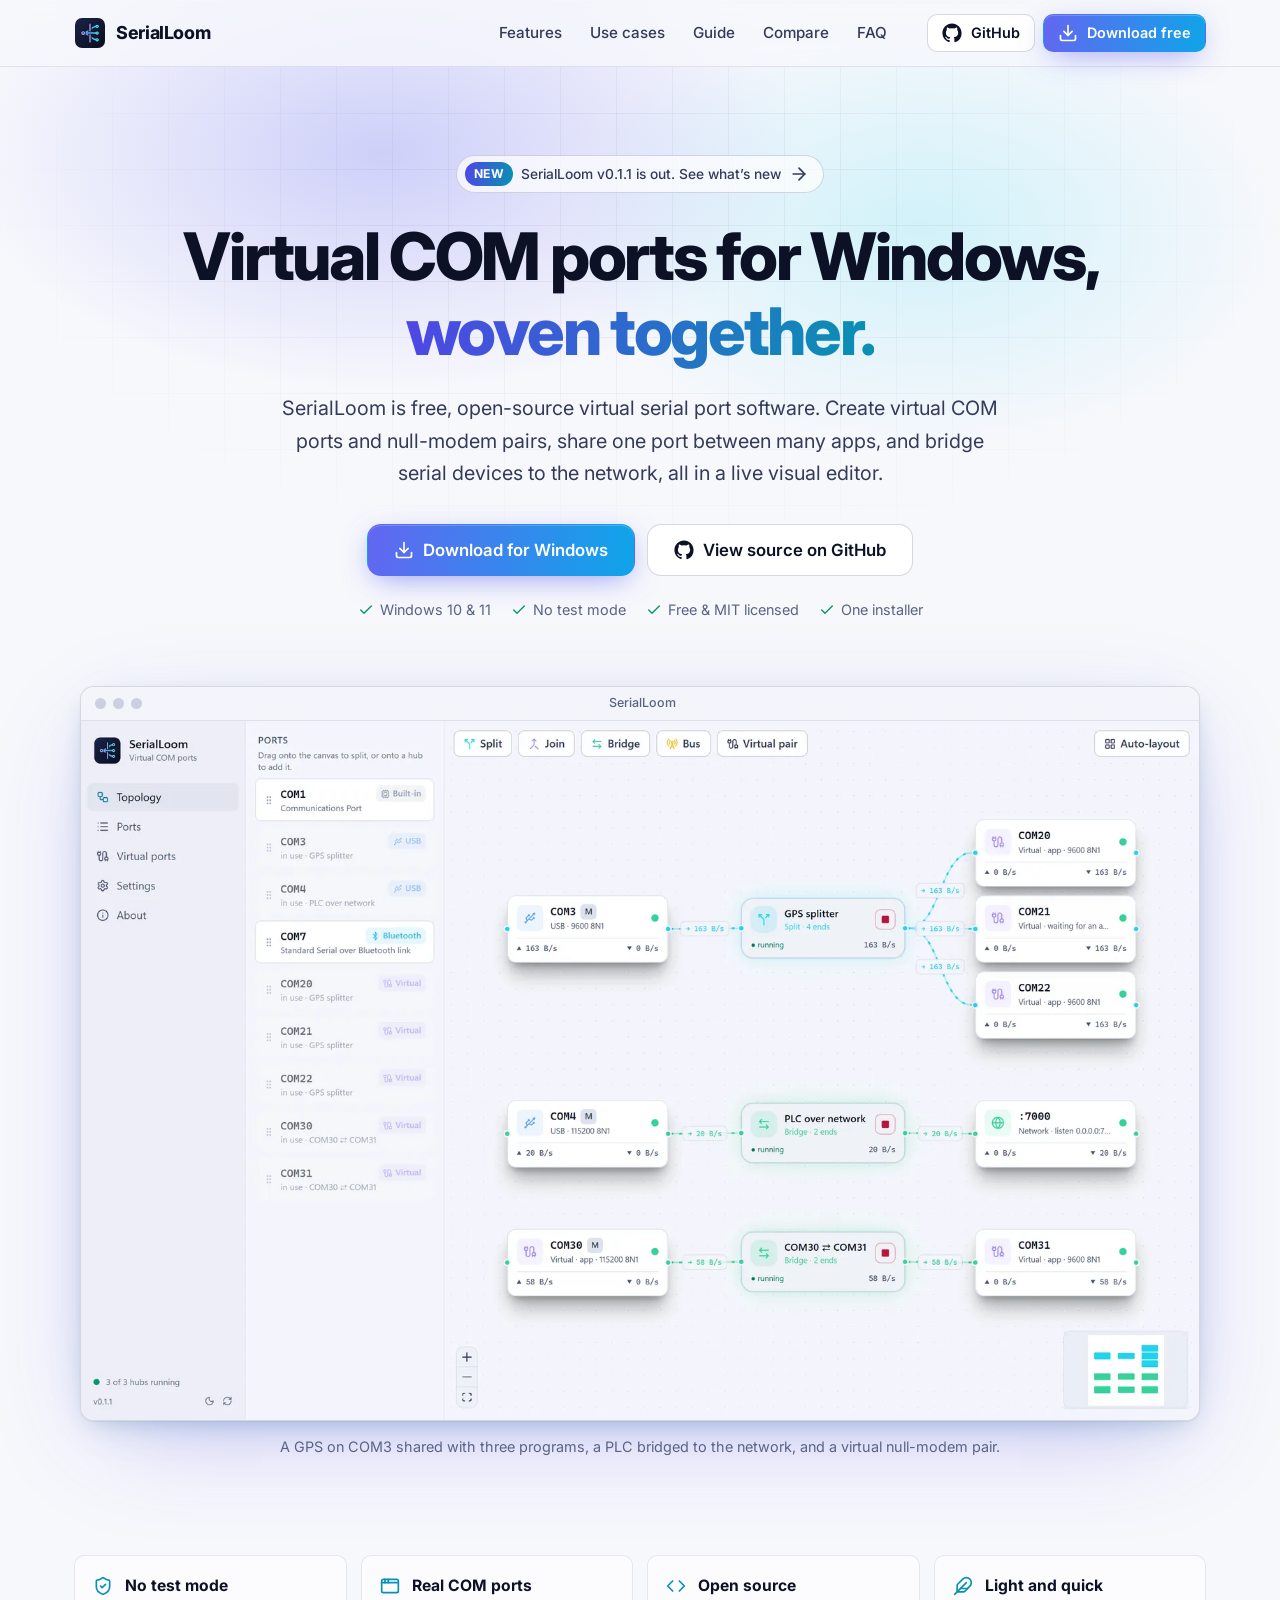
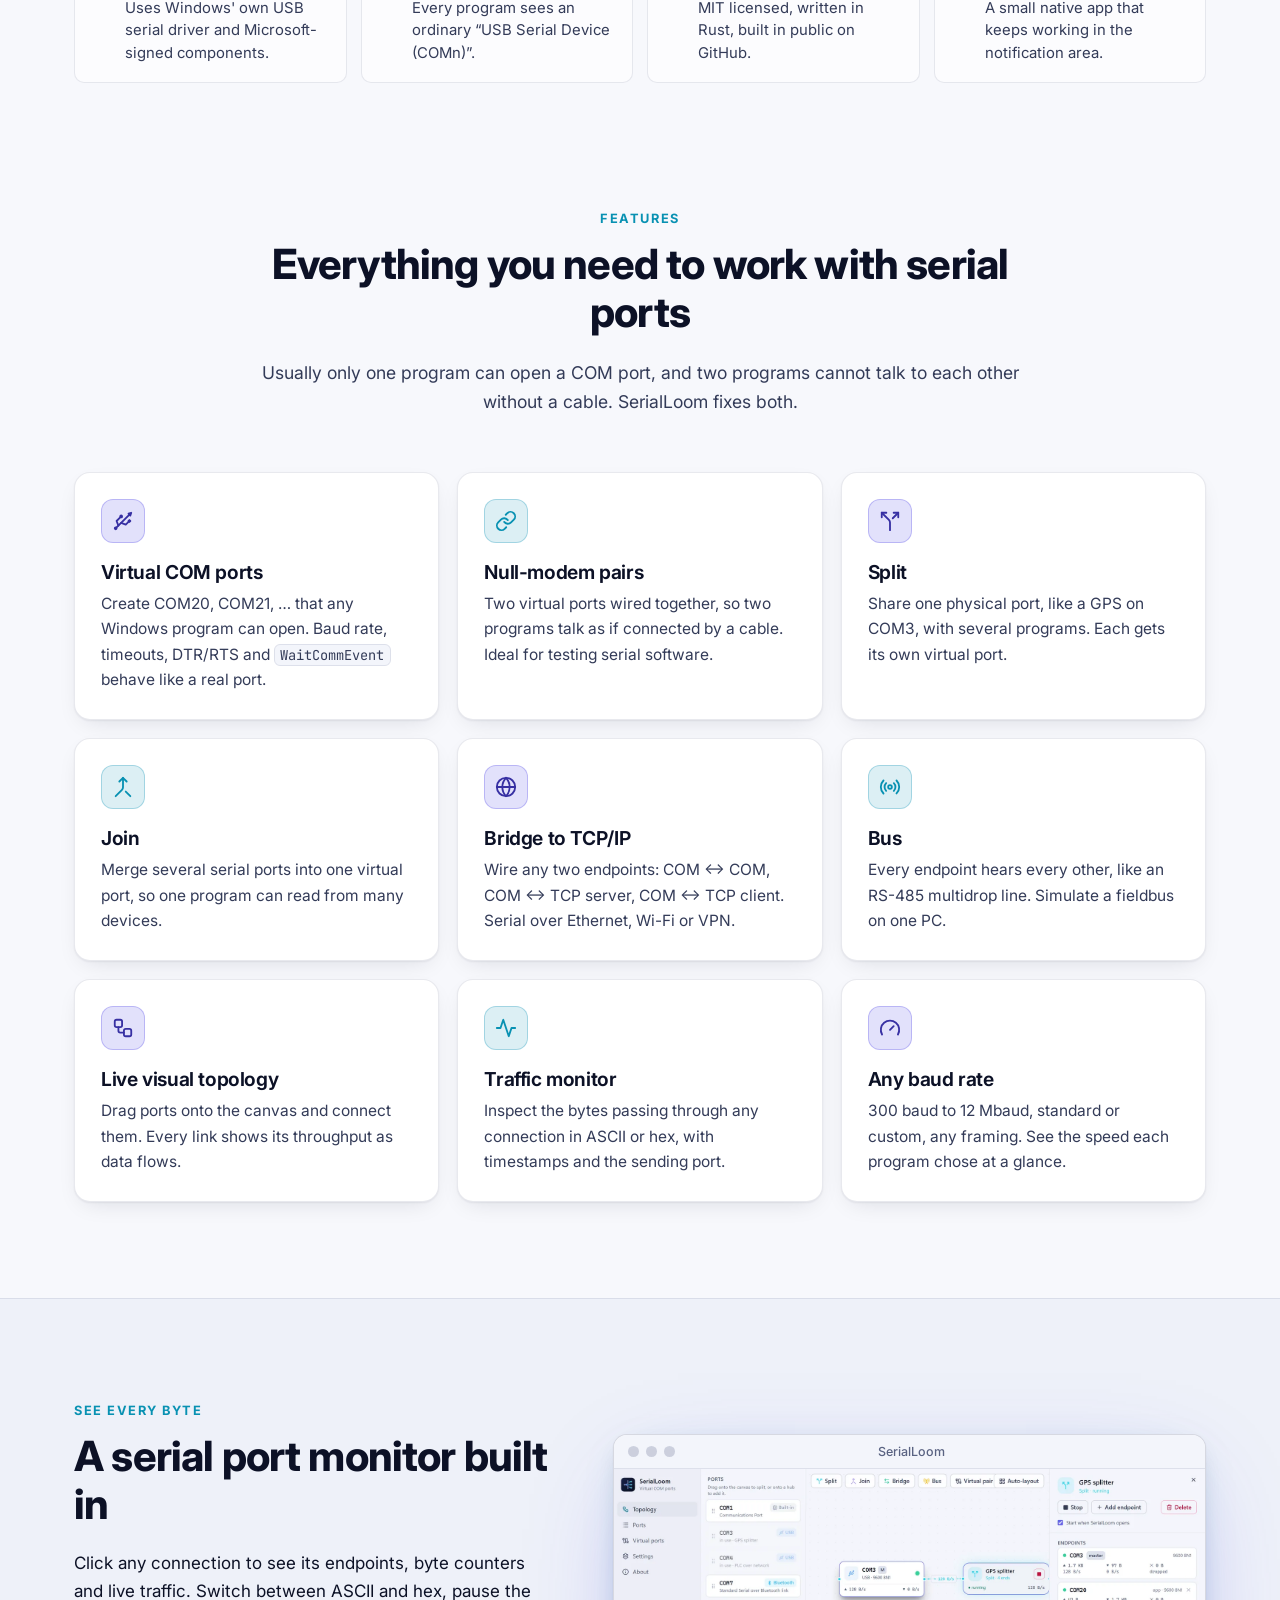
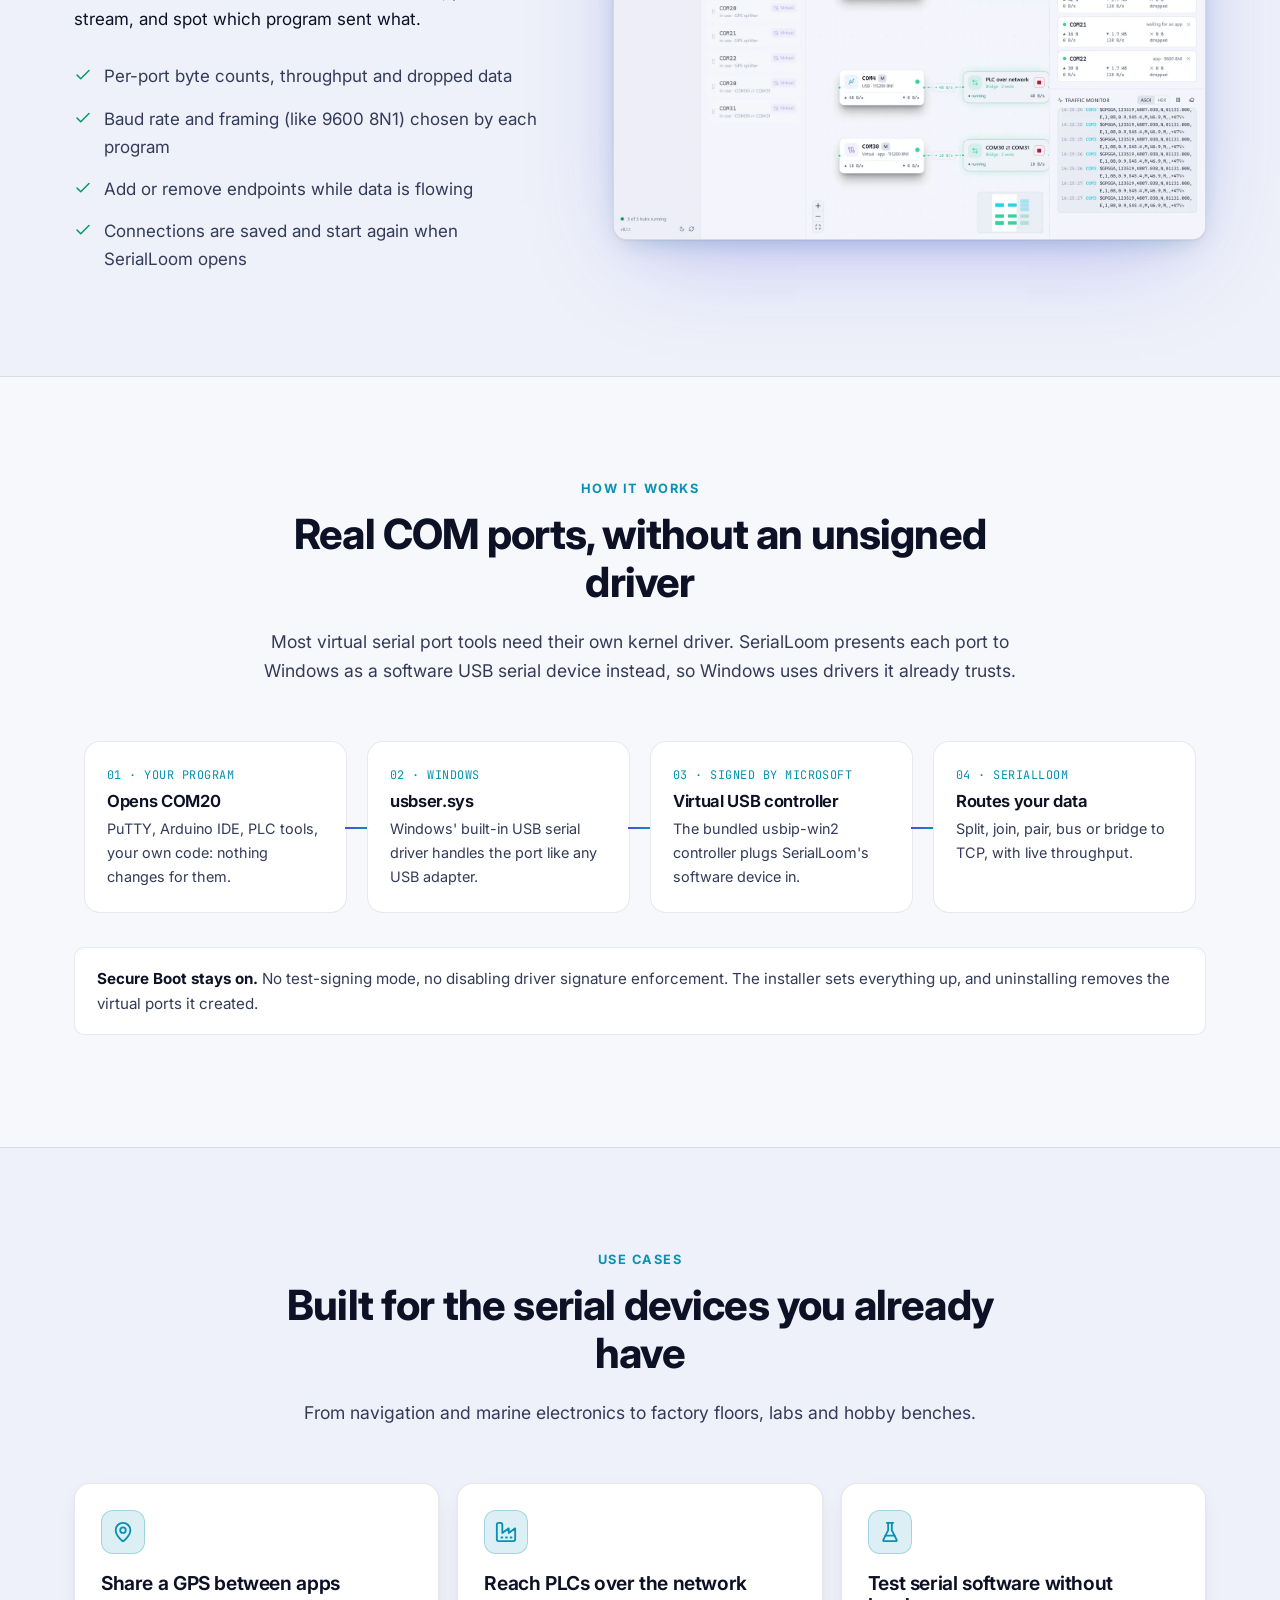
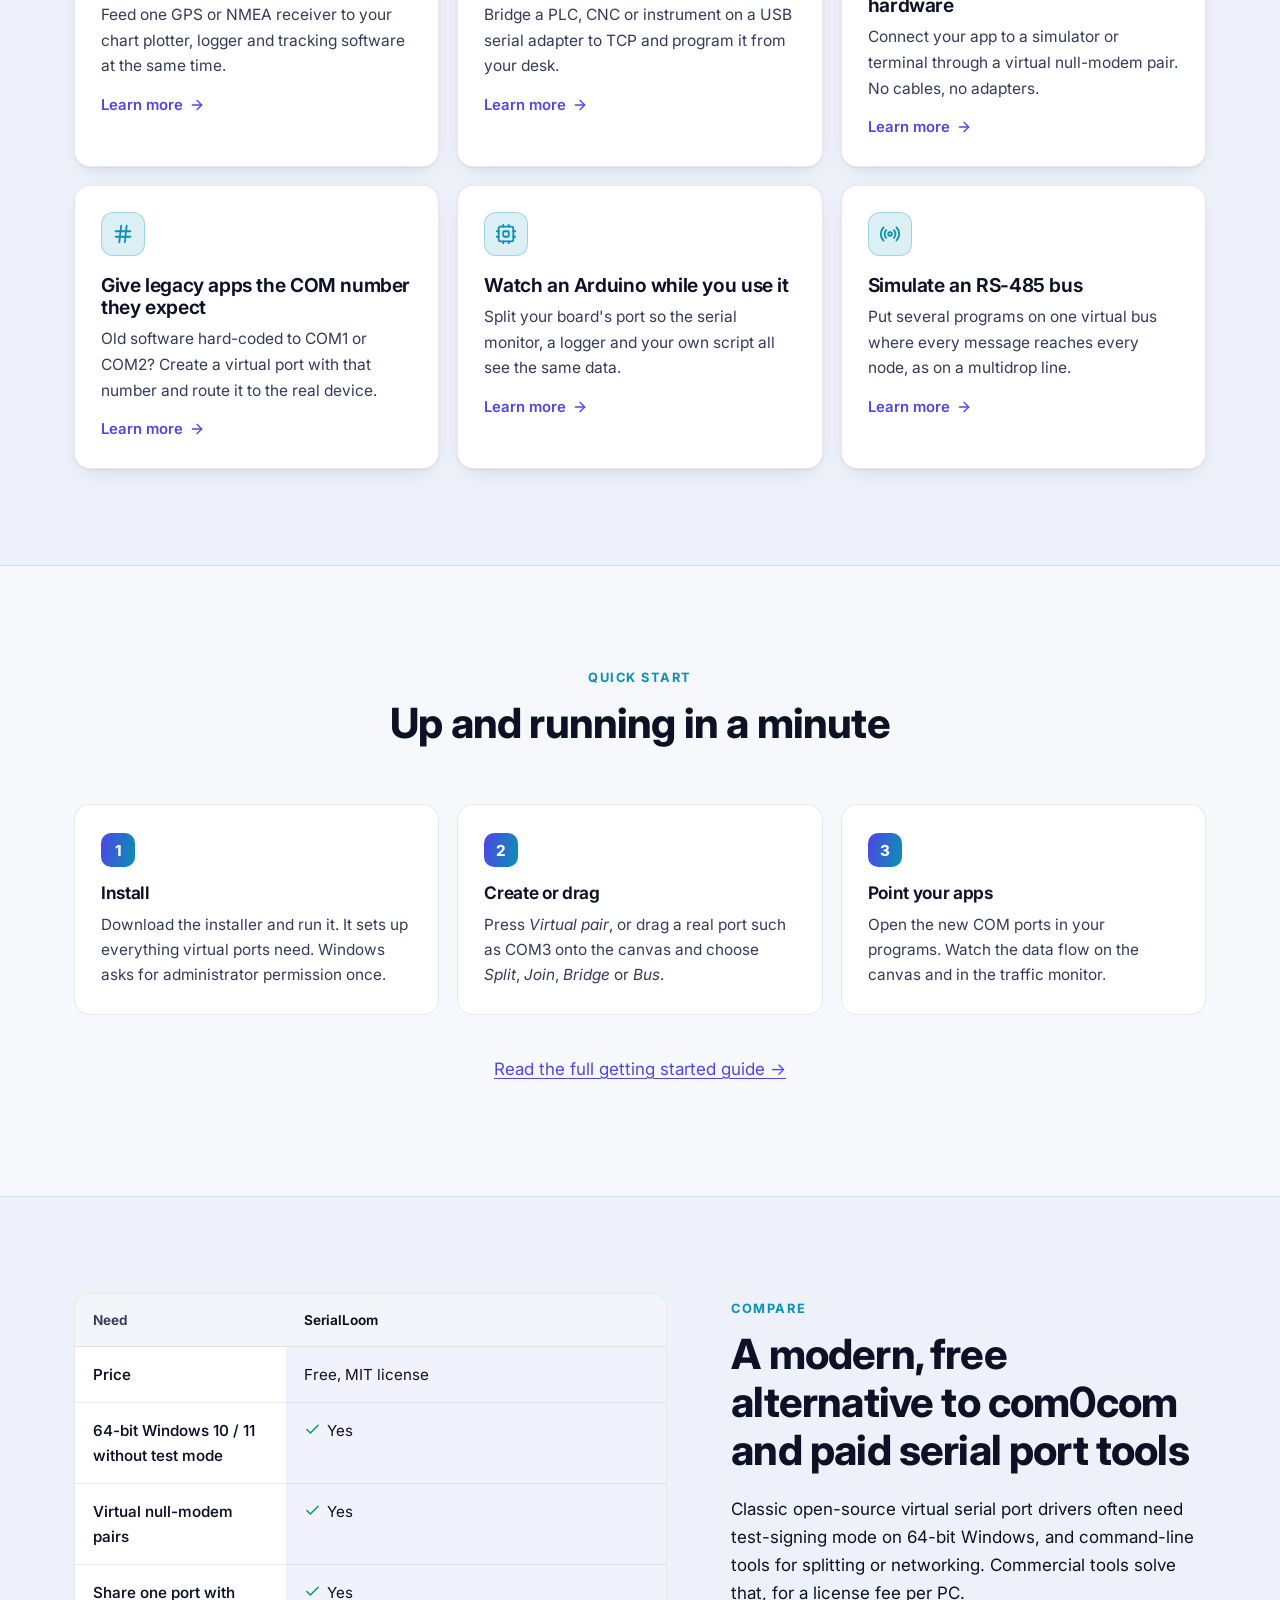
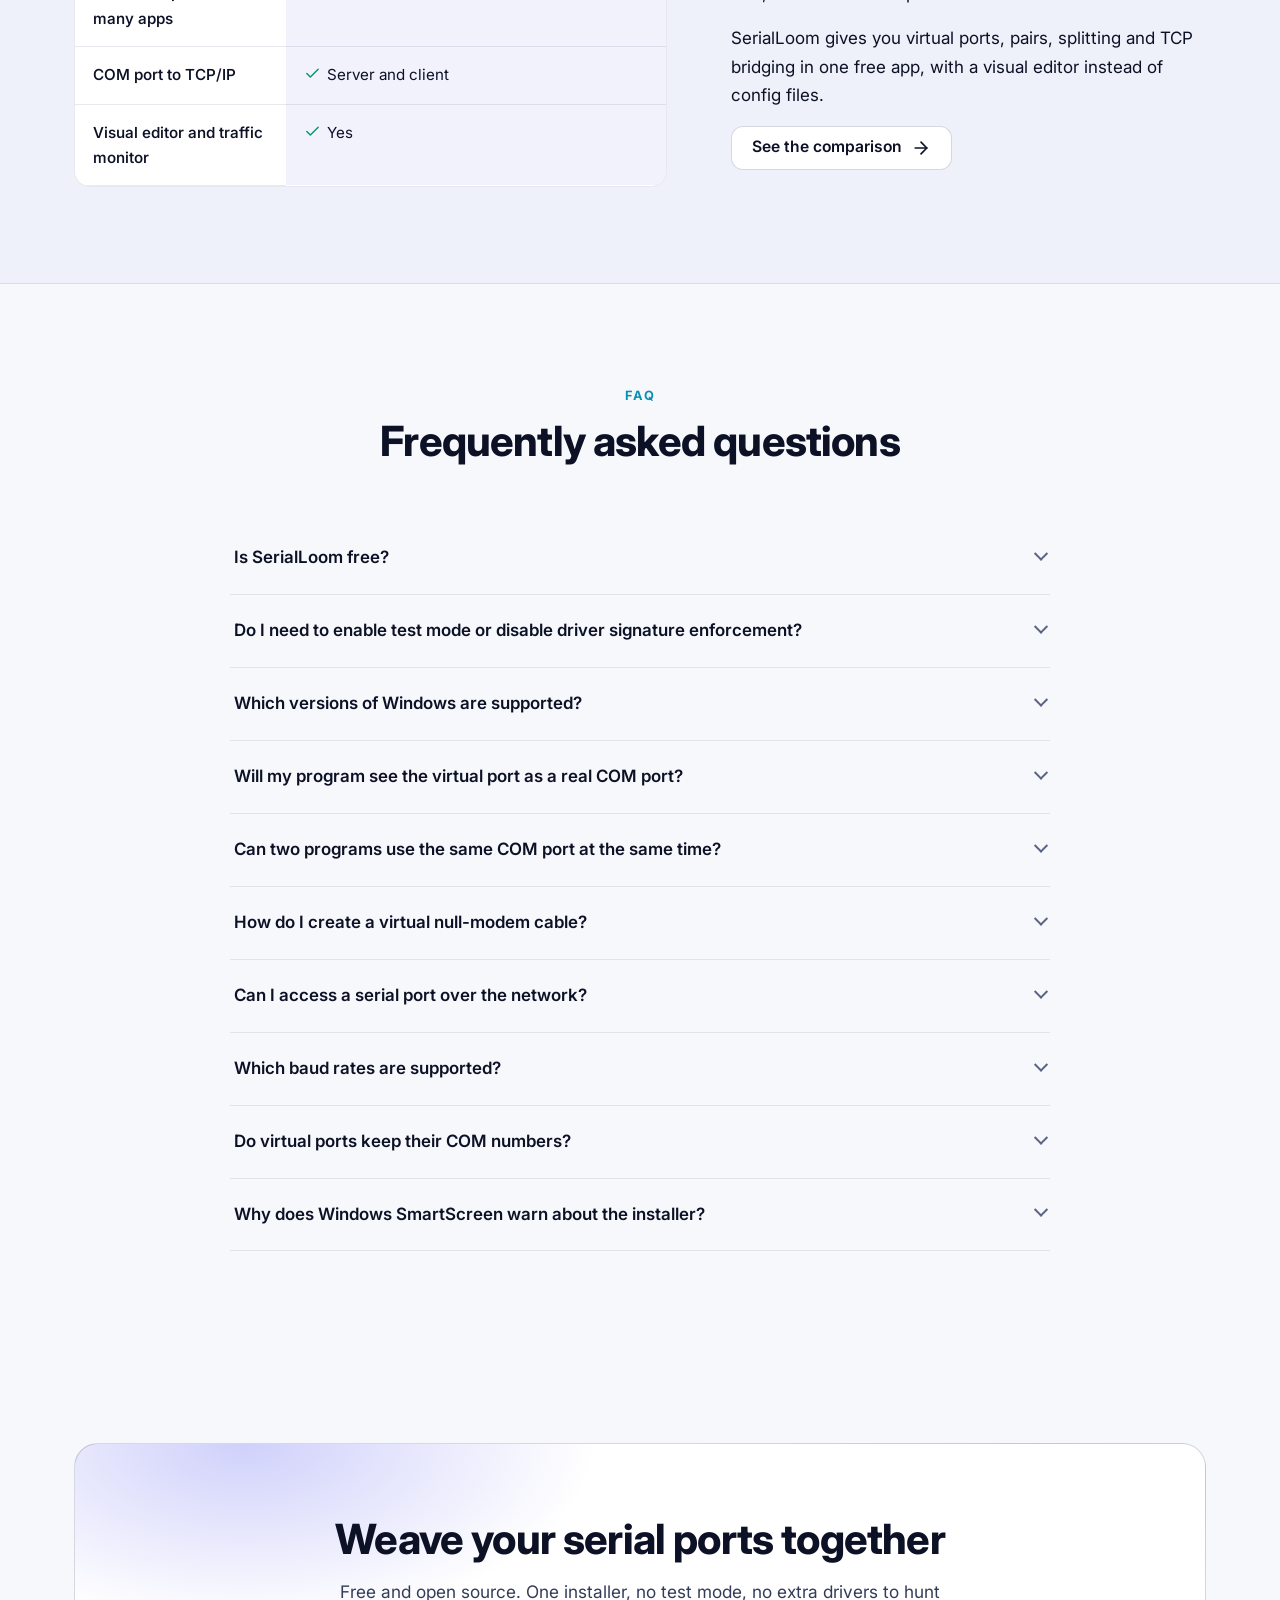
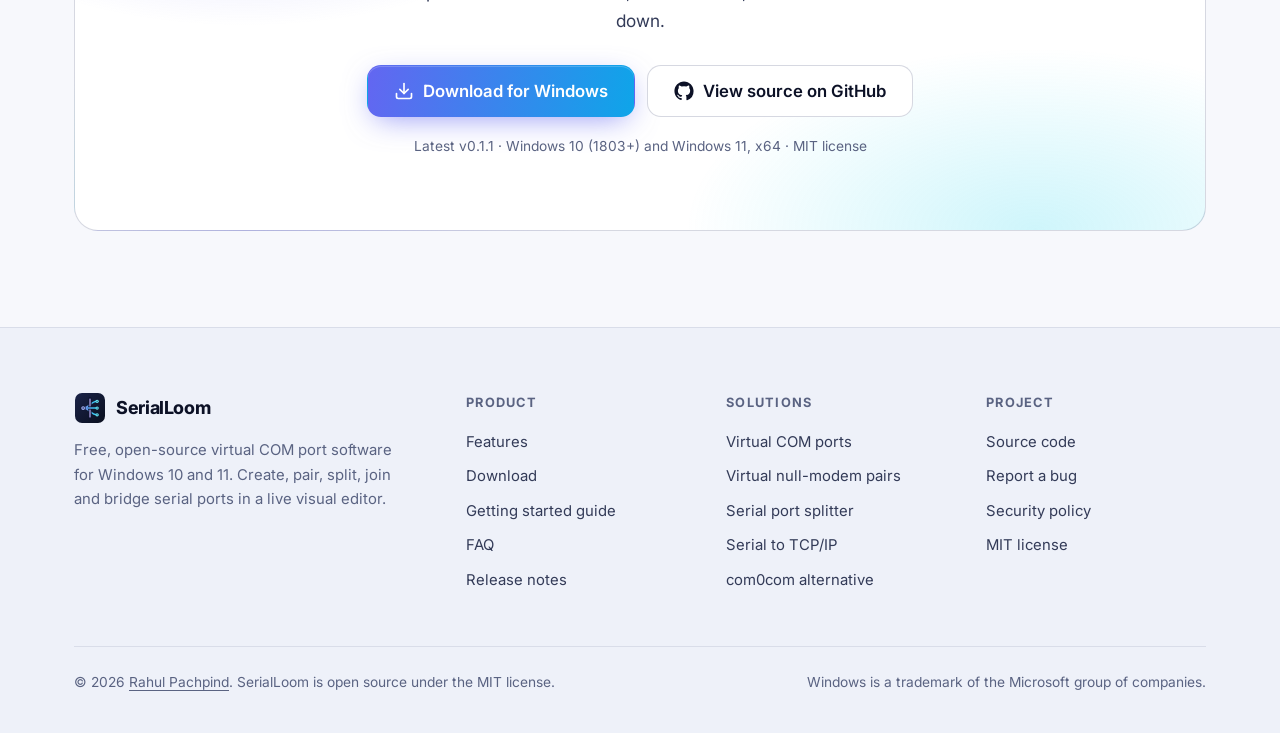
==== index.html @ 23ac9f9a "Create the SerialLoom website Static site for www.serialloom.com, hosted on GitHub Pages: home page," ====
<!doctype html>
<html lang="en">
<head>
<meta charset="utf-8">
<meta name="viewport" content="width=device-width, initial-scale=1">
<title>SerialLoom: Free Virtual COM Port Software for Windows 10 & 11</title>
<meta name="description" content="Create virtual COM ports and virtual serial port pairs on Windows 10 and 11. Split one serial port between apps, join ports, and bridge COM to TCP/IP. Free, open source, no test mode.">
<link rel="canonical" href="https://www.serialloom.com/">
<meta name="robots" content="index, follow, max-image-preview:large">
<meta name="author" content="Rahul Pachpind">
<meta name="theme-color" content="#070a14" media="(prefers-color-scheme: dark)">
<meta name="theme-color" content="#f7f8fc" media="(prefers-color-scheme: light)">
<meta name="color-scheme" content="dark light">
<link rel="icon" href="/assets/img/logo.svg" type="image/svg+xml">
<link rel="icon" href="/assets/img/favicon-32.png" sizes="32x32" type="image/png">
<link rel="apple-touch-icon" href="/assets/img/apple-touch-icon.png">
<link rel="manifest" href="/site.webmanifest">
<meta property="og:type" content="website">
<meta property="og:site_name" content="SerialLoom">
<meta property="og:title" content="SerialLoom: Free Virtual COM Port Software for Windows 10 &amp; 11">
<meta property="og:description" content="Create virtual COM ports and virtual serial port pairs on Windows 10 and 11. Split one serial port between apps, join ports, and bridge COM to TCP/IP. Free, open source, no test mode.">
<meta property="og:url" content="https://www.serialloom.com/">
<meta property="og:image" content="https://www.serialloom.com/assets/img/og-image.png">
<meta property="og:image:width" content="1200">
<meta property="og:image:height" content="630">
<meta property="og:image:alt" content="SerialLoom: virtual COM ports for Windows with a live visual editor">
<meta name="twitter:card" content="summary_large_image">
<meta name="twitter:title" content="SerialLoom: Free Virtual COM Port Software for Windows 10 &amp; 11">
<meta name="twitter:description" content="Create virtual COM ports and virtual serial port pairs on Windows 10 and 11. Split one serial port between apps, join ports, and bridge COM to TCP/IP. Free, open source, no test mode.">
<meta name="twitter:image" content="https://www.serialloom.com/assets/img/og-image.png">
<link rel="preconnect" href="https://fonts.googleapis.com">
<link rel="preconnect" href="https://fonts.gstatic.com" crossorigin>
<link rel="stylesheet" href="https://fonts.googleapis.com/css2?family=Inter:wght@400;500;600;700;800&family=JetBrains+Mono:wght@400;500&display=swap">
<link rel="stylesheet" href="/assets/css/site.css">
<script src="/assets/js/site.js" defer></script>
<script type="application/ld+json">{"@context":"https://schema.org","@type":"WebSite","name":"SerialLoom","url":"https://www.serialloom.com/","description":"Free, open-source virtual COM port software for Windows."}</script>
<script type="application/ld+json">{"@context":"https://schema.org","@type":"SoftwareApplication","name":"SerialLoom","alternateName":"SerialLoom Virtual COM Port Manager","description":"Free, open-source virtual COM port software for Windows 10 and 11. Create virtual serial ports and null-modem pairs, split one port between several programs, join ports and bridge serial ports to TCP, in a live visual editor.","url":"https://www.serialloom.com/","applicationCategory":"DeveloperApplication","applicationSubCategory":"Virtual serial port driver","operatingSystem":"Windows 10 (1803 or later), Windows 11","processorRequirements":"x64","softwareVersion":"0.1.1","downloadUrl":"https://github.com/RahulP5/SerialLoom/releases/latest","installUrl":"https://github.com/RahulP5/SerialLoom/releases/latest","license":"https://opensource.org/licenses/MIT","isAccessibleForFree":true,"offers":{"@type":"Offer","price":"0","priceCurrency":"USD"},"author":{"@type":"Person","name":"Rahul Pachpind","url":"https://github.com/RahulP5"},"image":"https://www.serialloom.com/assets/img/icon-512.png","screenshot":"https://www.serialloom.com/assets/img/topology-dark-1600.webp","featureList":["Virtual COM ports with chosen port numbers","Virtual null-modem port pairs","Split one serial port between several applications","Join several serial ports into one","Bridge COM ports to TCP server or TCP client","RS-485 style bus between ports","Live topology editor with throughput","Traffic monitor in ASCII or hex","Any baud rate from 300 baud to 12 Mbaud","No test mode: uses Microsoft-signed drivers"],"sameAs":["https://github.com/RahulP5/SerialLoom"]}</script>
<script type="application/ld+json">{"@context":"https://schema.org","@type":"FAQPage","mainEntity":[{"@type":"Question","name":"Is SerialLoom free?","acceptedAnswer":{"@type":"Answer","text":"Yes. SerialLoom is free for personal and commercial use and open source under the MIT license. There is no trial, no feature limit and no account."}},{"@type":"Question","name":"Do I need to enable test mode or disable driver signature enforcement?","acceptedAnswer":{"@type":"Answer","text":"No. Virtual ports are served by Windows' own USB serial driver (usbser.sys) through a bundled virtual USB controller whose drivers are signed by Microsoft. Secure Boot and driver signature enforcement stay on. How it works."}},{"@type":"Question","name":"Which versions of Windows are supported?","acceptedAnswer":{"@type":"Answer","text":"Windows 10 version 1803 or later and Windows 11, on 64-bit (x64) PCs."}},{"@type":"Question","name":"Will my program see the virtual port as a real COM port?","acceptedAnswer":{"@type":"Answer","text":"Yes. To Windows, each virtual port is an ordinary USB serial device, listed in Device Manager under Ports (COM &amp; LPT) as “USB Serial Device (COM20)”. Any program that opens COM ports works with it: terminal programs such as PuTTY or Tera Term, the Arduino IDE, PLC software, navigation apps and your own code using the Win32 API, .NET SerialPort, pySerial and so on."}},{"@type":"Question","name":"Can two programs use the same COM port at the same time?","acceptedAnswer":{"@type":"Answer","text":"Normally Windows lets only one program open a COM port. SerialLoom's Split gives each program its own virtual port connected to the real one, so a GPS on COM3 can feed three apps at once. Learn how to split a serial port."}},{"@type":"Question","name":"How do I create a virtual null-modem cable?","acceptedAnswer":{"@type":"Answer","text":"Press Virtual pair in the toolbar. SerialLoom creates two virtual COM ports wired together; whatever one program writes to the first port, the other program reads from the second. Virtual null-modem guide."}},{"@type":"Question","name":"Can I access a serial port over the network?","acceptedAnswer":{"@type":"Answer","text":"Yes. A Bridge connects a COM port to a TCP server or TCP client, so you can reach a serial device from another PC, or give a remote device a local COM port. Serial to TCP/IP guide."}},{"@type":"Question","name":"Which baud rates are supported?","acceptedAnswer":{"@type":"Answer","text":"Programs can pick any speed from 300 baud to 12 Mbaud, standard or custom, with any data bits, parity and stop bits. SerialLoom shows each program's choice in the topology. Virtual ports move data at full speed whatever the setting; real ports use the speed you set for them."}},{"@type":"Question","name":"Do virtual ports keep their COM numbers?","acceptedAnswer":{"@type":"Answer","text":"Yes. You can choose the number (for example COM20) and Windows keeps it for that port on every start. Virtual ports exist while SerialLoom runs, including when its window is closed to the notification area. Saved connections start again automatically when SerialLoom opens."}},{"@type":"Question","name":"Why does Windows SmartScreen warn about the installer?","acceptedAnswer":{"@type":"Answer","text":"The installer is not code-signed yet, so SmartScreen shows “Windows protected your PC” for new downloads. Choose More info &gt; Run anyway. The installer is built from the public source code by GitHub Actions, and you can read or build it yourself."}}]}</script>
</head>
<body>
<a class="skip" href="#main">Skip to content</a>
<header class="site-header">
  <nav class="wrap nav" aria-label="Main">
    <a class="brand" href="/" aria-label="SerialLoom home"><img src="/assets/img/logo.svg" alt="" width="32" height="32">SerialLoom</a>
    <ul class="nav-links">
      <li><a href="/#features">Features</a></li>
      <li><a href="/#use-cases">Use cases</a></li>
      <li><a href="/docs/">Guide</a></li>
      <li><a href="/com0com-alternative/">Compare</a></li>
      <li><a href="/#faq">FAQ</a></li>
    </ul>
    <div class="nav-cta">
      <a class="btn btn-ghost btn-sm" href="https://github.com/RahulP5/SerialLoom" rel="noopener" aria-label="SerialLoom on GitHub"><svg class="icon" viewBox="0 0 24 24" aria-hidden="true" style="fill:currentColor;stroke:none"><path d="M12 .5C5.65.5.5 5.65.5 12c0 5.08 3.29 9.39 7.86 10.91.58.1.79-.25.79-.56v-2c-3.2.7-3.87-1.37-3.87-1.37-.52-1.33-1.28-1.68-1.28-1.68-1.04-.71.08-.7.08-.7 1.15.08 1.76 1.18 1.76 1.18 1.03 1.76 2.69 1.25 3.35.96.1-.74.4-1.25.73-1.54-2.55-.29-5.24-1.28-5.24-5.69 0-1.26.45-2.28 1.18-3.09-.12-.29-.51-1.46.11-3.05 0 0 .97-.31 3.17 1.18a11 11 0 0 1 5.77 0c2.2-1.49 3.17-1.18 3.17-1.18.63 1.59.23 2.76.11 3.05.74.81 1.18 1.83 1.18 3.09 0 4.42-2.7 5.39-5.26 5.68.41.36.78 1.06.78 2.14v3.17c0 .31.21.67.8.56A11.5 11.5 0 0 0 23.5 12C23.5 5.65 18.35.5 12 .5Z"/></svg><span>GitHub</span></a>
      <a class="btn btn-primary btn-sm" href="/download/"><svg class="icon" viewBox="0 0 24 24" aria-hidden="true"><path d="M21 15v4a2 2 0 0 1-2 2H5a2 2 0 0 1-2-2v-4"/><polyline points="7 10 12 15 17 10"/><line x1="12" x2="12" y1="15" y2="3"/></svg><span>Download<span class="long"> free</span></span></a>
    </div>
    <button class="nav-toggle" type="button" aria-label="Menu" aria-expanded="false"><svg class="icon" viewBox="0 0 24 24" aria-hidden="true"><line x1="4" x2="20" y1="7" y2="7"/><line x1="4" x2="20" y1="12" y2="12"/><line x1="4" x2="20" y1="17" y2="17"/></svg></button>
  </nav>
</header>
<main id="main">
<section class="hero">
  <div class="wrap">
    <a class="eyebrow" href="https://github.com/RahulP5/SerialLoom/releases" rel="noopener"><b>NEW</b> <span>SerialLoom <span data-version>v0.1.1</span> is out. See what’s new</span> <svg class="icon" viewBox="0 0 24 24" aria-hidden="true"><path d="M5 12h14"/><path d="m12 5 7 7-7 7"/></svg></a>
    <h1>Virtual COM ports for Windows, <span class="grad">woven together.</span></h1>
    <p class="lead">SerialLoom is free, open-source virtual serial port software. Create virtual COM ports and null-modem pairs, share one port between many apps, and bridge serial devices to the network, all in a live visual editor.</p>
    <div class="hero-actions">
      <a class="btn btn-primary btn-lg" href="https://github.com/RahulP5/SerialLoom/releases/latest" data-download><svg class="icon" viewBox="0 0 24 24" aria-hidden="true"><path d="M21 15v4a2 2 0 0 1-2 2H5a2 2 0 0 1-2-2v-4"/><polyline points="7 10 12 15 17 10"/><line x1="12" x2="12" y1="15" y2="3"/></svg><span>Download for Windows</span></a>
      <a class="btn btn-ghost btn-lg" href="https://github.com/RahulP5/SerialLoom" rel="noopener"><svg class="icon" viewBox="0 0 24 24" aria-hidden="true" style="fill:currentColor;stroke:none"><path d="M12 .5C5.65.5.5 5.65.5 12c0 5.08 3.29 9.39 7.86 10.91.58.1.79-.25.79-.56v-2c-3.2.7-3.87-1.37-3.87-1.37-.52-1.33-1.28-1.68-1.28-1.68-1.04-.71.08-.7.08-.7 1.15.08 1.76 1.18 1.76 1.18 1.03 1.76 2.69 1.25 3.35.96.1-.74.4-1.25.73-1.54-2.55-.29-5.24-1.28-5.24-5.69 0-1.26.45-2.28 1.18-3.09-.12-.29-.51-1.46.11-3.05 0 0 .97-.31 3.17 1.18a11 11 0 0 1 5.77 0c2.2-1.49 3.17-1.18 3.17-1.18.63 1.59.23 2.76.11 3.05.74.81 1.18 1.83 1.18 3.09 0 4.42-2.7 5.39-5.26 5.68.41.36.78 1.06.78 2.14v3.17c0 .31.21.67.8.56A11.5 11.5 0 0 0 23.5 12C23.5 5.65 18.35.5 12 .5Z"/></svg><span>View source on GitHub</span></a>
    </div>
    <ul class="hero-meta">
      <li><svg class="icon" viewBox="0 0 24 24" aria-hidden="true"><path d="M20 6 9 17l-5-5"/></svg>Windows 10 &amp; 11</li>
      <li><svg class="icon" viewBox="0 0 24 24" aria-hidden="true"><path d="M20 6 9 17l-5-5"/></svg>No test mode</li>
      <li><svg class="icon" viewBox="0 0 24 24" aria-hidden="true"><path d="M20 6 9 17l-5-5"/></svg>Free &amp; MIT licensed</li>
      <li><svg class="icon" viewBox="0 0 24 24" aria-hidden="true"><path d="M20 6 9 17l-5-5"/></svg>One installer</li>
    </ul>
    <figure class="shot reveal">
  <div class="shot-frame">
    <div class="shot-bar" aria-hidden="true"><i></i><i></i><i></i><em>SerialLoom</em></div>
    <picture>
      <source media="(prefers-color-scheme: light)" type="image/webp" srcset="/assets/img/topology-light-960.webp 960w, /assets/img/topology-light-1600.webp 1600w, /assets/img/topology-light-2880.webp 2880w" sizes="(min-width: 1200px) 1120px, 100vw">
      <img src="/assets/img/topology-dark-1600.webp" srcset="/assets/img/topology-dark-960.webp 960w, /assets/img/topology-dark-1600.webp 1600w, /assets/img/topology-dark-2880.webp 2880w" sizes="(min-width: 1200px) 1120px, 100vw" width="1440" height="900" alt="SerialLoom topology editor: a GPS on COM3 split into virtual ports COM20, COM21 and COM22, a USB PLC on COM4 bridged to a TCP server on port 7000, and a virtual null-modem pair COM30 and COM31" fetchpriority="high" decoding="async">
    </picture>
  </div>
  <figcaption>A GPS on COM3 shared with three programs, a PLC bridged to the network, and a virtual null-modem pair.</figcaption>
</figure>
  </div>
</section>

<section class="strip" aria-label="Highlights">
  <div class="wrap">
    <ul>
      <li><svg class="icon" viewBox="0 0 24 24" aria-hidden="true"><path d="M20 13c0 5-3.5 7.5-7.66 8.95a1 1 0 0 1-.67-.01C7.5 20.5 4 18 4 13V6a1 1 0 0 1 1-1c2 0 4.5-1.2 6.24-2.72a1.17 1.17 0 0 1 1.52 0C14.51 3.81 17 5 19 5a1 1 0 0 1 1 1z"/><path d="m9 12 2 2 4-4"/></svg><span><strong>No test mode</strong>Uses Windows' own USB serial driver and Microsoft-signed components.</span></li>
      <li><svg class="icon" viewBox="0 0 24 24" aria-hidden="true"><rect x="2" y="4" width="20" height="16" rx="2"/><path d="M10 4v4"/><path d="M2 8h20"/><path d="M6 4v4"/></svg><span><strong>Real COM ports</strong>Every program sees an ordinary “USB Serial Device (COMn)”.</span></li>
      <li><svg class="icon" viewBox="0 0 24 24" aria-hidden="true"><polyline points="16 18 22 12 16 6"/><polyline points="8 6 2 12 8 18"/></svg><span><strong>Open source</strong>MIT licensed, written in Rust, built in public on GitHub.</span></li>
      <li><svg class="icon" viewBox="0 0 24 24" aria-hidden="true"><path d="M12.67 19a2 2 0 0 0 1.416-.588l6.154-6.172a6 6 0 0 0-8.49-8.49L5.586 9.914A2 2 0 0 0 5 11.328V18a1 1 0 0 0 1 1z"/><path d="M16 8 2 22"/><path d="M17.5 15H9"/></svg><span><strong>Light and quick</strong>A small native app that keeps working in the notification area.</span></li>
    </ul>
  </div>
</section>

<section class="section" id="features" aria-labelledby="features-title">
  <div class="wrap">
    <div class="section-head reveal">
      <span class="kicker">Features</span>
      <h2 id="features-title">Everything you need to work with serial ports</h2>
      <p>Usually only one program can open a COM port, and two programs cannot talk to each other without a cable. SerialLoom fixes both.</p>
    </div>
    <div class="grid grid-3">
      <a class="card reveal" href="/virtual-com-port-windows/">
        <span class="badge-icon "><svg class="icon" viewBox="0 0 24 24" aria-hidden="true"><circle cx="10" cy="7" r="1"/><circle cx="4" cy="20" r="1"/><path d="M4.7 19.3 19 5"/><path d="m21 3-3 1 2 2Z"/><path d="M9.26 7.68 5 12l2 5"/><path d="m10 14 5 2 3.5-3.5"/><path d="m18 12 1-1 1 1-1 1Z"/></svg></span>
        <h3>Virtual COM ports</h3>
        <p>Create COM20, COM21, … that any Windows program can open. Baud rate, timeouts, DTR/RTS and <code>WaitCommEvent</code> behave like a real port.</p>
      </a>
      <a class="card reveal" href="/virtual-null-modem/">
        <span class="badge-icon cyan"><svg class="icon" viewBox="0 0 24 24" aria-hidden="true"><path d="M10 13a5 5 0 0 0 7.54.54l3-3a5 5 0 0 0-7.07-7.07l-1.72 1.71"/><path d="M14 11a5 5 0 0 0-7.54-.54l-3 3a5 5 0 0 0 7.07 7.07l1.71-1.71"/></svg></span>
        <h3>Null-modem pairs</h3>
        <p>Two virtual ports wired together, so two programs talk as if connected by a cable. Ideal for testing serial software.</p>
      </a>
      <a class="card reveal" href="/serial-port-splitter/">
        <span class="badge-icon "><svg class="icon" viewBox="0 0 24 24" aria-hidden="true"><path d="M16 3h5v5"/><path d="M8 3H3v5"/><path d="M12 22v-8.3a4 4 0 0 0-1.172-2.872L3 3"/><path d="m15 9 6-6"/></svg></span>
        <h3>Split</h3>
        <p>Share one physical port, like a GPS on COM3, with several programs. Each gets its own virtual port.</p>
      </a>
      <a class="card reveal" href="/docs/#join">
        <span class="badge-icon cyan"><svg class="icon" viewBox="0 0 24 24" aria-hidden="true"><path d="m8 6 4-4 4 4"/><path d="M12 2v10.3a4 4 0 0 1-1.172 2.872L4 22"/><path d="m20 22-5-5"/></svg></span>
        <h3>Join</h3>
        <p>Merge several serial ports into one virtual port, so one program can read from many devices.</p>
      </a>
      <a class="card reveal" href="/serial-to-tcp/">
        <span class="badge-icon "><svg class="icon" viewBox="0 0 24 24" aria-hidden="true"><circle cx="12" cy="12" r="10"/><path d="M12 2a14.5 14.5 0 0 0 0 20 14.5 14.5 0 0 0 0-20"/><path d="M2 12h20"/></svg></span>
        <h3>Bridge to TCP/IP</h3>
        <p>Wire any two endpoints: COM ↔ COM, COM ↔ TCP server, COM ↔ TCP client. Serial over Ethernet, Wi-Fi or VPN.</p>
      </a>
      <a class="card reveal" href="/docs/#bus">
        <span class="badge-icon cyan"><svg class="icon" viewBox="0 0 24 24" aria-hidden="true"><path d="M4.9 19.1C1 15.2 1 8.8 4.9 4.9"/><path d="M7.8 16.2c-2.3-2.3-2.3-6.1 0-8.5"/><circle cx="12" cy="12" r="2"/><path d="M16.2 7.8c2.3 2.3 2.3 6.1 0 8.5"/><path d="M19.1 4.9C23 8.8 23 15.1 19.1 19"/></svg></span>
        <h3>Bus</h3>
        <p>Every endpoint hears every other, like an RS-485 multidrop line. Simulate a fieldbus on one PC.</p>
      </a>
      <a class="card reveal" href="/docs/#topology">
        <span class="badge-icon "><svg class="icon" viewBox="0 0 24 24" aria-hidden="true"><rect width="8" height="8" x="3" y="3" rx="2"/><path d="M7 11v4a2 2 0 0 0 2 2h4"/><rect width="8" height="8" x="13" y="13" rx="2"/></svg></span>
        <h3>Live visual topology</h3>
        <p>Drag ports onto the canvas and connect them. Every link shows its throughput as data flows.</p>
      </a>
      <a class="card reveal" href="/docs/#monitor">
        <span class="badge-icon cyan"><svg class="icon" viewBox="0 0 24 24" aria-hidden="true"><path d="M22 12h-4l-3 9L9 3l-3 9H2"/></svg></span>
        <h3>Traffic monitor</h3>
        <p>Inspect the bytes passing through any connection in ASCII or hex, with timestamps and the sending port.</p>
      </a>
      <a class="card reveal" href="/docs/#baud">
        <span class="badge-icon "><svg class="icon" viewBox="0 0 24 24" aria-hidden="true"><path d="m12 14 4-4"/><path d="M3.34 19a10 10 0 1 1 17.32 0"/></svg></span>
        <h3>Any baud rate</h3>
        <p>300 baud to 12 Mbaud, standard or custom, any framing. See the speed each program chose at a glance.</p>
      </a>
    </div>
  </div>
</section>

<section class="section section-alt" aria-labelledby="monitor-title">
  <div class="wrap split">
    <div class="reveal">
      <span class="kicker">See every byte</span>
      <h2 id="monitor-title">A serial port monitor built in</h2>
      <p>Click any connection to see its endpoints, byte counters and live traffic. Switch between ASCII and hex, pause the stream, and spot which program sent what.</p>
      <ul class="checks">
        <li><svg class="icon" viewBox="0 0 24 24" aria-hidden="true"><path d="M20 6 9 17l-5-5"/></svg><span>Per-port byte counts, throughput and dropped data</span></li>
        <li><svg class="icon" viewBox="0 0 24 24" aria-hidden="true"><path d="M20 6 9 17l-5-5"/></svg><span>Baud rate and framing (like 9600 8N1) chosen by each program</span></li>
        <li><svg class="icon" viewBox="0 0 24 24" aria-hidden="true"><path d="M20 6 9 17l-5-5"/></svg><span>Add or remove endpoints while data is flowing</span></li>
        <li><svg class="icon" viewBox="0 0 24 24" aria-hidden="true"><path d="M20 6 9 17l-5-5"/></svg><span>Connections are saved and start again when SerialLoom opens</span></li>
      </ul>
    </div>
    <figure class="shot reveal">
  <div class="shot-frame">
    <div class="shot-bar" aria-hidden="true"><i></i><i></i><i></i><em>SerialLoom</em></div>
    <picture>
      <source media="(prefers-color-scheme: light)" type="image/webp" srcset="/assets/img/inspector-light-960.webp 960w, /assets/img/inspector-light-1600.webp 1600w, /assets/img/inspector-light-2880.webp 2880w" sizes="(min-width: 1200px) 1120px, 100vw">
      <img src="/assets/img/inspector-dark-1600.webp" srcset="/assets/img/inspector-dark-960.webp 960w, /assets/img/inspector-dark-1600.webp 1600w, /assets/img/inspector-dark-2880.webp 2880w" sizes="(min-width: 1200px) 1120px, 100vw" width="1440" height="900" alt="SerialLoom inspector showing the GPS splitter's endpoints with byte counters and a traffic monitor streaming NMEA GPGGA sentences in ASCII" loading="lazy" decoding="async">
    </picture>
  </div>
</figure>
  </div>
</section>

<section class="section" id="how" aria-labelledby="how-title">
  <div class="wrap">
    <div class="section-head reveal">
      <span class="kicker">How it works</span>
      <h2 id="how-title">Real COM ports, without an unsigned driver</h2>
      <p>Most virtual serial port tools need their own kernel driver. SerialLoom presents each port to Windows as a software USB serial device instead, so Windows uses drivers it already trusts.</p>
    </div>
    <div class="flow reveal">
      <div class="flow-step"><small>01 · YOUR PROGRAM</small><h3>Opens COM20</h3><p>PuTTY, Arduino IDE, PLC tools, your own code: nothing changes for them.</p></div>
      <div class="flow-step"><small>02 · WINDOWS</small><h3>usbser.sys</h3><p>Windows' built-in USB serial driver handles the port like any USB adapter.</p></div>
      <div class="flow-step"><small>03 · SIGNED BY MICROSOFT</small><h3>Virtual USB controller</h3><p>The bundled usbip-win2 controller plugs SerialLoom's software device in.</p></div>
      <div class="flow-step"><small>04 · SERIALLOOM</small><h3>Routes your data</h3><p>Split, join, pair, bus or bridge to TCP, with live throughput.</p></div>
    </div>
    <p class="note reveal"><strong>Secure Boot stays on.</strong> No test-signing mode, no disabling driver signature enforcement. The installer sets everything up, and uninstalling removes the virtual ports it created.</p>
  </div>
</section>

<section class="section section-alt" id="use-cases" aria-labelledby="uses-title">
  <div class="wrap">
    <div class="section-head reveal">
      <span class="kicker">Use cases</span>
      <h2 id="uses-title">Built for the serial devices you already have</h2>
      <p>From navigation and marine electronics to factory floors, labs and hobby benches.</p>
    </div>
    <div class="grid grid-3">
      <a class="card reveal" href="/serial-port-splitter/">
        <span class="badge-icon cyan"><svg class="icon" viewBox="0 0 24 24" aria-hidden="true"><path d="M20 10c0 4.993-5.539 10.193-7.399 11.799a1 1 0 0 1-1.202 0C9.539 20.193 4 14.993 4 10a8 8 0 0 1 16 0"/><circle cx="12" cy="10" r="3"/></svg></span>
        <h3>Share a GPS between apps</h3>
        <p>Feed one GPS or NMEA receiver to your chart plotter, logger and tracking software at the same time.</p>
        <span class="more">Learn more <svg class="icon" viewBox="0 0 24 24" aria-hidden="true"><path d="M5 12h14"/><path d="m12 5 7 7-7 7"/></svg></span>
      </a>
      <a class="card reveal" href="/serial-to-tcp/">
        <span class="badge-icon cyan"><svg class="icon" viewBox="0 0 24 24" aria-hidden="true"><path d="M2 20a2 2 0 0 0 2 2h16a2 2 0 0 0 2-2V8l-7 5V8l-7 5V4a2 2 0 0 0-2-2H4a2 2 0 0 0-2 2Z"/><path d="M17 18h1"/><path d="M12 18h1"/><path d="M7 18h1"/></svg></span>
        <h3>Reach PLCs over the network</h3>
        <p>Bridge a PLC, CNC or instrument on a USB serial adapter to TCP and program it from your desk.</p>
        <span class="more">Learn more <svg class="icon" viewBox="0 0 24 24" aria-hidden="true"><path d="M5 12h14"/><path d="m12 5 7 7-7 7"/></svg></span>
      </a>
      <a class="card reveal" href="/virtual-null-modem/">
        <span class="badge-icon cyan"><svg class="icon" viewBox="0 0 24 24" aria-hidden="true"><path d="M10 2v7.527a2 2 0 0 1-.211.896L4.72 20.55a1 1 0 0 0 .9 1.45h12.76a1 1 0 0 0 .9-1.45l-5.069-10.127A2 2 0 0 1 14 9.527V2"/><path d="M8.5 2h7"/><path d="M7 16h10"/></svg></span>
        <h3>Test serial software without hardware</h3>
        <p>Connect your app to a simulator or terminal through a virtual null-modem pair. No cables, no adapters.</p>
        <span class="more">Learn more <svg class="icon" viewBox="0 0 24 24" aria-hidden="true"><path d="M5 12h14"/><path d="m12 5 7 7-7 7"/></svg></span>
      </a>
      <a class="card reveal" href="/virtual-com-port-windows/">
        <span class="badge-icon cyan"><svg class="icon" viewBox="0 0 24 24" aria-hidden="true"><line x1="4" x2="20" y1="9" y2="9"/><line x1="4" x2="20" y1="15" y2="15"/><line x1="10" x2="8" y1="3" y2="21"/><line x1="16" x2="14" y1="3" y2="21"/></svg></span>
        <h3>Give legacy apps the COM number they expect</h3>
        <p>Old software hard-coded to COM1 or COM2? Create a virtual port with that number and route it to the real device.</p>
        <span class="more">Learn more <svg class="icon" viewBox="0 0 24 24" aria-hidden="true"><path d="M5 12h14"/><path d="m12 5 7 7-7 7"/></svg></span>
      </a>
      <a class="card reveal" href="/serial-port-splitter/">
        <span class="badge-icon cyan"><svg class="icon" viewBox="0 0 24 24" aria-hidden="true"><rect width="16" height="16" x="4" y="4" rx="2"/><rect width="6" height="6" x="9" y="9" rx="1"/><path d="M15 2v2M15 20v2M2 15h2M2 9h2M20 15h2M20 9h2M9 2v2M9 20v2"/></svg></span>
        <h3>Watch an Arduino while you use it</h3>
        <p>Split your board's port so the serial monitor, a logger and your own script all see the same data.</p>
        <span class="more">Learn more <svg class="icon" viewBox="0 0 24 24" aria-hidden="true"><path d="M5 12h14"/><path d="m12 5 7 7-7 7"/></svg></span>
      </a>
      <a class="card reveal" href="/docs/#bus">
        <span class="badge-icon cyan"><svg class="icon" viewBox="0 0 24 24" aria-hidden="true"><path d="M4.9 19.1C1 15.2 1 8.8 4.9 4.9"/><path d="M7.8 16.2c-2.3-2.3-2.3-6.1 0-8.5"/><circle cx="12" cy="12" r="2"/><path d="M16.2 7.8c2.3 2.3 2.3 6.1 0 8.5"/><path d="M19.1 4.9C23 8.8 23 15.1 19.1 19"/></svg></span>
        <h3>Simulate an RS-485 bus</h3>
        <p>Put several programs on one virtual bus where every message reaches every node, as on a multidrop line.</p>
        <span class="more">Learn more <svg class="icon" viewBox="0 0 24 24" aria-hidden="true"><path d="M5 12h14"/><path d="m12 5 7 7-7 7"/></svg></span>
      </a>
    </div>
  </div>
</section>

<section class="section" aria-labelledby="start-title">
  <div class="wrap">
    <div class="section-head reveal">
      <span class="kicker">Quick start</span>
      <h2 id="start-title">Up and running in a minute</h2>
    </div>
    <ol class="steps reveal">
      <li><h3>Install</h3><p>Download the installer and run it. It sets up everything virtual ports need. Windows asks for administrator permission once.</p></li>
      <li><h3>Create or drag</h3><p>Press <em>Virtual pair</em>, or drag a real port such as COM3 onto the canvas and choose <em>Split</em>, <em>Join</em>, <em>Bridge</em> or <em>Bus</em>.</p></li>
      <li><h3>Point your apps</h3><p>Open the new COM ports in your programs. Watch the data flow on the canvas and in the traffic monitor.</p></li>
    </ol>
    <p class="center mt-40"><a href="/docs/">Read the full getting started guide →</a></p>
  </div>
</section>

<section class="section section-alt" aria-labelledby="alt-title">
  <div class="wrap split flip">
    <div class="reveal">
      <span class="kicker">Compare</span>
      <h2 id="alt-title">A modern, free alternative to com0com and paid serial port tools</h2>
      <p>Classic open-source virtual serial port drivers often need test-signing mode on 64-bit Windows, and command-line tools for splitting or networking. Commercial tools solve that, for a license fee per PC.</p>
      <p>SerialLoom gives you virtual ports, pairs, splitting and TCP bridging in one free app, with a visual editor instead of config files.</p>
      <p><a class="btn btn-ghost" href="/com0com-alternative/">See the comparison <svg class="icon" viewBox="0 0 24 24" aria-hidden="true"><path d="M5 12h14"/><path d="m12 5 7 7-7 7"/></svg></a></p>
    </div>
    <div class="table-wrap reveal">
      <table>
        <thead><tr><th scope="col">Need</th><th scope="col" class="us">SerialLoom</th></tr></thead>
        <tbody>
          <tr><th scope="row">Price</th><td class="us">Free, MIT license</td></tr>
          <tr><th scope="row">64-bit Windows 10 / 11 without test mode</th><td class="us"><span class="yes"><svg class="icon" viewBox="0 0 24 24" aria-hidden="true"><path d="M20 6 9 17l-5-5"/></svg>Yes</span></td></tr>
          <tr><th scope="row">Virtual null-modem pairs</th><td class="us"><span class="yes"><svg class="icon" viewBox="0 0 24 24" aria-hidden="true"><path d="M20 6 9 17l-5-5"/></svg>Yes</span></td></tr>
          <tr><th scope="row">Share one port with many apps</th><td class="us"><span class="yes"><svg class="icon" viewBox="0 0 24 24" aria-hidden="true"><path d="M20 6 9 17l-5-5"/></svg>Yes</span></td></tr>
          <tr><th scope="row">COM port to TCP/IP</th><td class="us"><span class="yes"><svg class="icon" viewBox="0 0 24 24" aria-hidden="true"><path d="M20 6 9 17l-5-5"/></svg>Server and client</span></td></tr>
          <tr><th scope="row">Visual editor and traffic monitor</th><td class="us"><span class="yes"><svg class="icon" viewBox="0 0 24 24" aria-hidden="true"><path d="M20 6 9 17l-5-5"/></svg>Yes</span></td></tr>
        </tbody>
      </table>
    </div>
  </div>
</section>

<section class="section" id="faq" aria-labelledby="faq-title">
  <div class="wrap">
    <div class="section-head reveal">
      <span class="kicker">FAQ</span>
      <h2 id="faq-title">Frequently asked questions</h2>
    </div>
    <div class="faq">
  <details>
    <summary>Is SerialLoom free?</summary>
    <div class="answer"><p>Yes. SerialLoom is free for personal and commercial use and open source under the MIT license. There is no trial, no feature limit and no account.</p></div>
  </details>
  <details>
    <summary>Do I need to enable test mode or disable driver signature enforcement?</summary>
    <div class="answer"><p>No. Virtual ports are served by Windows' own USB serial driver (<code>usbser.sys</code>) through a bundled virtual USB controller whose drivers are signed by Microsoft. Secure Boot and driver signature enforcement stay on. <a href="/virtual-com-port-windows/#how">How it works</a>.</p></div>
  </details>
  <details>
    <summary>Which versions of Windows are supported?</summary>
    <div class="answer"><p>Windows 10 version 1803 or later and Windows 11, on 64-bit (x64) PCs.</p></div>
  </details>
  <details>
    <summary>Will my program see the virtual port as a real COM port?</summary>
    <div class="answer"><p>Yes. To Windows, each virtual port is an ordinary USB serial device, listed in Device Manager under <em>Ports (COM &amp; LPT)</em> as “USB Serial Device (COM20)”. Any program that opens COM ports works with it: terminal programs such as PuTTY or Tera Term, the Arduino IDE, PLC software, navigation apps and your own code using the Win32 API, .NET <code>SerialPort</code>, pySerial and so on.</p></div>
  </details>
  <details>
    <summary>Can two programs use the same COM port at the same time?</summary>
    <div class="answer"><p>Normally Windows lets only one program open a COM port. SerialLoom's <strong>Split</strong> gives each program its own virtual port connected to the real one, so a GPS on COM3 can feed three apps at once. <a href="/serial-port-splitter/">Learn how to split a serial port</a>.</p></div>
  </details>
  <details>
    <summary>How do I create a virtual null-modem cable?</summary>
    <div class="answer"><p>Press <em>Virtual pair</em> in the toolbar. SerialLoom creates two virtual COM ports wired together; whatever one program writes to the first port, the other program reads from the second. <a href="/virtual-null-modem/">Virtual null-modem guide</a>.</p></div>
  </details>
  <details>
    <summary>Can I access a serial port over the network?</summary>
    <div class="answer"><p>Yes. A <strong>Bridge</strong> connects a COM port to a TCP server or TCP client, so you can reach a serial device from another PC, or give a remote device a local COM port. <a href="/serial-to-tcp/">Serial to TCP/IP guide</a>.</p></div>
  </details>
  <details>
    <summary>Which baud rates are supported?</summary>
    <div class="answer"><p>Programs can pick any speed from 300 baud to 12 Mbaud, standard or custom, with any data bits, parity and stop bits. SerialLoom shows each program's choice in the topology. Virtual ports move data at full speed whatever the setting; real ports use the speed you set for them.</p></div>
  </details>
  <details>
    <summary>Do virtual ports keep their COM numbers?</summary>
    <div class="answer"><p>Yes. You can choose the number (for example COM20) and Windows keeps it for that port on every start. Virtual ports exist while SerialLoom runs, including when its window is closed to the notification area. Saved connections start again automatically when SerialLoom opens.</p></div>
  </details>
  <details>
    <summary>Why does Windows SmartScreen warn about the installer?</summary>
    <div class="answer"><p>The installer is not code-signed yet, so SmartScreen shows “Windows protected your PC” for new downloads. Choose <em>More info</em> &gt; <em>Run anyway</em>. The installer is built from the public source code by GitHub Actions, and you can <a href="https://github.com/RahulP5/SerialLoom">read or build it yourself</a>.</p></div>
  </details>
</div>
  </div>
</section>

<section class="section" aria-labelledby="cta-title">
  <div class="wrap">
    <div class="cta reveal">
      <h2 id="cta-title">Weave your serial ports together</h2>
      <p>Free and open source. One installer, no test mode, no extra drivers to hunt down.</p>
      <div class="hero-actions">
        <a class="btn btn-primary btn-lg" href="https://github.com/RahulP5/SerialLoom/releases/latest" data-download><svg class="icon" viewBox="0 0 24 24" aria-hidden="true"><path d="M21 15v4a2 2 0 0 1-2 2H5a2 2 0 0 1-2-2v-4"/><polyline points="7 10 12 15 17 10"/><line x1="12" x2="12" y1="15" y2="3"/></svg><span>Download for Windows</span></a>
        <a class="btn btn-ghost btn-lg" href="https://github.com/RahulP5/SerialLoom" rel="noopener"><svg class="icon" viewBox="0 0 24 24" aria-hidden="true" style="fill:currentColor;stroke:none"><path d="M12 .5C5.65.5.5 5.65.5 12c0 5.08 3.29 9.39 7.86 10.91.58.1.79-.25.79-.56v-2c-3.2.7-3.87-1.37-3.87-1.37-.52-1.33-1.28-1.68-1.28-1.68-1.04-.71.08-.7.08-.7 1.15.08 1.76 1.18 1.76 1.18 1.03 1.76 2.69 1.25 3.35.96.1-.74.4-1.25.73-1.54-2.55-.29-5.24-1.28-5.24-5.69 0-1.26.45-2.28 1.18-3.09-.12-.29-.51-1.46.11-3.05 0 0 .97-.31 3.17 1.18a11 11 0 0 1 5.77 0c2.2-1.49 3.17-1.18 3.17-1.18.63 1.59.23 2.76.11 3.05.74.81 1.18 1.83 1.18 3.09 0 4.42-2.7 5.39-5.26 5.68.41.36.78 1.06.78 2.14v3.17c0 .31.21.67.8.56A11.5 11.5 0 0 0 23.5 12C23.5 5.65 18.35.5 12 .5Z"/></svg><span>View source on GitHub</span></a>
      </div>
      <p class="small">Latest <span data-version>v0.1.1</span> · Windows 10 (1803+) and Windows 11, x64 · MIT license</p>
    </div>
  </div>
</section>
</main>
<footer class="site-footer">
  <div class="wrap">
    <div class="footer-grid">
      <div>
        <a class="brand" href="/"><img src="/assets/img/logo.svg" alt="" width="32" height="32">SerialLoom</a>
        <p>Free, open-source virtual COM port software for Windows 10 and 11. Create, pair, split, join and bridge serial ports in a live visual editor.</p>
      </div>
      <div>
        <h4>Product</h4>
        <ul>
          <li><a href="/#features">Features</a></li>
          <li><a href="/download/">Download</a></li>
          <li><a href="/docs/">Getting started guide</a></li>
          <li><a href="/#faq">FAQ</a></li>
          <li><a href="https://github.com/RahulP5/SerialLoom/releases" rel="noopener">Release notes</a></li>
        </ul>
      </div>
      <div>
        <h4>Solutions</h4>
        <ul>
          <li><a href="/virtual-com-port-windows/">Virtual COM ports</a></li>
          <li><a href="/virtual-null-modem/">Virtual null-modem pairs</a></li>
          <li><a href="/serial-port-splitter/">Serial port splitter</a></li>
          <li><a href="/serial-to-tcp/">Serial to TCP/IP</a></li>
          <li><a href="/com0com-alternative/">com0com alternative</a></li>
        </ul>
      </div>
      <div>
        <h4>Project</h4>
        <ul>
          <li><a href="https://github.com/RahulP5/SerialLoom" rel="noopener">Source code</a></li>
          <li><a href="https://github.com/RahulP5/SerialLoom/issues" rel="noopener">Report a bug</a></li>
          <li><a href="https://github.com/RahulP5/SerialLoom/blob/main/SECURITY.md" rel="noopener">Security policy</a></li>
          <li><a href="https://github.com/RahulP5/SerialLoom/blob/main/LICENSE" rel="noopener">MIT license</a></li>
        </ul>
      </div>
    </div>
    <div class="footer-bottom">
      <span>© <span data-year>2026</span> <a href="https://github.com/RahulP5" rel="noopener">Rahul Pachpind</a>. SerialLoom is open source under the MIT license.</span>
      <span>Windows is a trademark of the Microsoft group of companies.</span>
    </div>
  </div>
</footer>
</body>
</html>
---- assets/css/site.css ----
/* SerialLoom website. Dark first, light follows the visitor's system setting. */

:root {
  --bg: #070a14;
  --bg-2: #0a0f1f;
  --surface: #0f1529;
  --surface-2: #141b33;
  --border: rgba(148, 163, 255, 0.13);
  --border-strong: rgba(148, 163, 255, 0.24);
  --text: #e8ebf7;
  --text-2: #b8bfd9;
  --muted: #8a93b3;
  --accent: #818cf8;
  --accent-2: #22d3ee;
  --accent-ink: #c7d2fe;
  --good: #34d399;
  --bad: #f87171;
  --grad: linear-gradient(100deg, #818cf8 0%, #22d3ee 100%);
  --glow: 0 30px 120px -20px rgba(99, 102, 241, 0.45), 0 10px 40px -10px rgba(34, 211, 238, 0.25);
  --shadow: 0 1px 2px rgba(0, 0, 0, 0.3), 0 8px 24px -8px rgba(0, 0, 0, 0.5);
  --radius: 16px;
  --radius-sm: 10px;
  --max: 1180px;
  --font: "Inter", system-ui, -apple-system, "Segoe UI", Roboto, sans-serif;
  --mono: "JetBrains Mono", ui-monospace, "Cascadia Code", Consolas, monospace;
  color-scheme: dark;
}

@media (prefers-color-scheme: light) {
  :root {
    --bg: #f7f8fc;
    --bg-2: #eef1f9;
    --surface: #ffffff;
    --surface-2: #f3f5fb;
    --border: rgba(30, 41, 90, 0.1);
    --border-strong: rgba(30, 41, 90, 0.18);
    --text: #0c1126;
    --text-2: #333b58;
    --muted: #5a6382;
    --accent: #4f46e5;
    --accent-2: #0891b2;
    --accent-ink: #3730a3;
    --good: #059669;
    --bad: #dc2626;
    --grad: linear-gradient(100deg, #4f46e5 0%, #0891b2 100%);
    --glow: 0 30px 100px -30px rgba(79, 70, 229, 0.35), 0 10px 40px -16px rgba(8, 145, 178, 0.25);
    --shadow: 0 1px 2px rgba(15, 23, 42, 0.06), 0 8px 24px -10px rgba(15, 23, 42, 0.15);
    color-scheme: light;
  }
}

*,
*::before,
*::after {
  box-sizing: border-box;
}

html {
  -webkit-text-size-adjust: 100%;
  scroll-behavior: smooth;
  scroll-padding-top: 84px;
}

@media (prefers-reduced-motion: reduce) {
  html {
    scroll-behavior: auto;
  }
  *,
  *::before,
  *::after {
    animation: none !important;
    transition: none !important;
  }
}

body {
  margin: 0;
  background: var(--bg);
  color: var(--text);
  font-family: var(--font);
  font-size: 17px;
  line-height: 1.65;
  -webkit-font-smoothing: antialiased;
  overflow-x: hidden;
}

img,
svg {
  display: block;
  max-width: 100%;
}

a {
  color: var(--accent);
  text-decoration-thickness: 1px;
  text-underline-offset: 3px;
}

a:hover {
  color: var(--accent-2);
}

:focus-visible {
  outline: 2px solid var(--accent-2);
  outline-offset: 3px;
  border-radius: 6px;
}

h1,
h2,
h3,
h4 {
  line-height: 1.15;
  letter-spacing: -0.02em;
  margin: 0 0 0.5em;
  color: var(--text);
}

h1 {
  font-size: clamp(2.3rem, 5.6vw, 4.1rem);
  font-weight: 800;
  letter-spacing: -0.035em;
}

h2 {
  font-size: clamp(1.8rem, 3.6vw, 2.6rem);
  font-weight: 750;
}

h3 {
  font-size: 1.2rem;
  font-weight: 650;
}

p {
  margin: 0 0 1em;
}

code,
kbd {
  font-family: var(--mono);
  font-size: 0.88em;
  background: var(--surface-2);
  border: 1px solid var(--border);
  border-radius: 6px;
  padding: 0.08em 0.4em;
}

.skip {
  position: absolute;
  left: -999px;
  top: 8px;
  z-index: 100;
  background: var(--surface);
  padding: 8px 14px;
  border-radius: 8px;
}

.skip:focus {
  left: 8px;
}

.wrap {
  width: 100%;
  max-width: var(--max);
  margin: 0 auto;
  padding: 0 24px;
}

.grad {
  background: var(--grad);
  -webkit-background-clip: text;
  background-clip: text;
  color: transparent;
}

.icon {
  width: 20px;
  height: 20px;
  flex: none;
  fill: none;
  stroke: currentColor;
  stroke-width: 2;
  stroke-linecap: round;
  stroke-linejoin: round;
}

/* ---------- header ---------- */

.site-header {
  position: sticky;
  top: 0;
  z-index: 50;
  background: color-mix(in srgb, var(--bg) 78%, transparent);
  backdrop-filter: saturate(160%) blur(14px);
  -webkit-backdrop-filter: saturate(160%) blur(14px);
  border-bottom: 1px solid var(--border);
}

.nav {
  display: flex;
  align-items: center;
  gap: 28px;
  height: 66px;
}

.brand {
  display: flex;
  align-items: center;
  gap: 10px;
  color: var(--text);
  text-decoration: none;
  font-weight: 750;
  font-size: 1.12rem;
  letter-spacing: -0.02em;
}

.brand img {
  width: 32px;
  height: 32px;
}

.brand:hover {
  color: var(--text);
}

.nav-links {
  display: flex;
  align-items: center;
  gap: 4px;
  margin: 0 0 0 auto;
  padding: 0;
  list-style: none;
}

.nav-links a {
  display: block;
  padding: 8px 12px;
  color: var(--text-2);
  text-decoration: none;
  font-size: 0.95rem;
  font-weight: 500;
  border-radius: 8px;
}

.nav-links a:hover,
.nav-links a[aria-current="page"] {
  color: var(--text);
  background: var(--surface-2);
}

.nav-cta {
  display: flex;
  align-items: center;
  gap: 8px;
}

.nav-toggle {
  display: none;
  margin-left: auto;
  background: none;
  border: 1px solid var(--border-strong);
  color: var(--text);
  border-radius: 10px;
  width: 42px;
  height: 42px;
  align-items: center;
  justify-content: center;
  cursor: pointer;
}

@media (max-width: 900px) {
  .nav-toggle {
    display: inline-flex;
  }
  .nav-links,
  .nav-cta .btn-ghost {
    display: none;
  }
  .nav {
    gap: 10px;
  }
  .nav-cta {
    margin-left: auto;
  }
  .nav-toggle {
    margin-left: 0;
  }
  .site-header.open .nav-links {
    display: flex;
    position: absolute;
    top: 66px;
    left: 0;
    right: 0;
    flex-direction: column;
    align-items: stretch;
    gap: 2px;
    padding: 12px 16px 18px;
    background: var(--bg);
    border-bottom: 1px solid var(--border);
  }
  .site-header.open .nav-links a {
    padding: 12px 14px;
    font-size: 1.02rem;
  }
}

@media (max-width: 480px) {
  .nav-cta .btn span.long {
    display: none;
  }
}

/* ---------- buttons ---------- */

.btn {
  display: inline-flex;
  align-items: center;
  justify-content: center;
  gap: 9px;
  padding: 11px 20px;
  border-radius: 12px;
  font: inherit;
  font-weight: 600;
  font-size: 0.98rem;
  line-height: 1.2;
  text-decoration: none;
  cursor: pointer;
  border: 1px solid transparent;
  transition: transform 0.15s ease, box-shadow 0.2s ease, background-color 0.2s ease, border-color 0.2s ease;
  white-space: nowrap;
}

.btn:hover {
  transform: translateY(-1px);
}

.btn-primary {
  color: #fff;
  background: linear-gradient(100deg, #6366f1 0%, #0ea5e9 100%);
  box-shadow: 0 8px 30px -8px rgba(99, 102, 241, 0.7), inset 0 1px 0 rgba(255, 255, 255, 0.2);
}

.btn-primary:hover {
  color: #fff;
  box-shadow: 0 12px 40px -8px rgba(99, 102, 241, 0.85), inset 0 1px 0 rgba(255, 255, 255, 0.25);
}

.btn-ghost {
  color: var(--text);
  background: var(--surface);
  border-color: var(--border-strong);
}

.btn-ghost:hover {
  color: var(--text);
  border-color: var(--accent);
}

.btn-sm {
  padding: 8px 14px;
  font-size: 0.9rem;
  border-radius: 10px;
}

.btn-lg {
  padding: 15px 26px;
  font-size: 1.05rem;
  border-radius: 14px;
}

/* ---------- hero ---------- */

.hero {
  position: relative;
  padding: 88px 0 40px;
  text-align: center;
  isolation: isolate;
}

.hero::before {
  content: "";
  position: absolute;
  inset: -66px 0 auto;
  height: 760px;
  z-index: -1;
  background:
    radial-gradient(600px 340px at 30% 20%, rgba(99, 102, 241, 0.28), transparent 70%),
    radial-gradient(520px 320px at 72% 30%, rgba(34, 211, 238, 0.18), transparent 70%);
  pointer-events: none;
}

.hero::after {
  content: "";
  position: absolute;
  inset: -66px 0 auto;
  height: 760px;
  z-index: -1;
  background-image:
    linear-gradient(var(--border) 1px, transparent 1px),
    linear-gradient(90deg, var(--border) 1px, transparent 1px);
  background-size: 56px 56px;
  mask-image: radial-gradient(ellipse 70% 60% at 50% 30%, #000 30%, transparent 75%);
  -webkit-mask-image: radial-gradient(ellipse 70% 60% at 50% 30%, #000 30%, transparent 75%);
  opacity: 0.5;
  pointer-events: none;
}

.eyebrow {
  display: inline-flex;
  align-items: center;
  gap: 8px;
  padding: 6px 14px 6px 8px;
  margin-bottom: 26px;
  border: 1px solid var(--border-strong);
  background: color-mix(in srgb, var(--surface) 70%, transparent);
  border-radius: 999px;
  font-size: 0.86rem;
  font-weight: 500;
  color: var(--text-2);
  text-decoration: none;
}

.eyebrow b {
  padding: 2px 9px;
  border-radius: 999px;
  background: var(--grad);
  color: #fff;
  font-size: 0.76rem;
  font-weight: 700;
  letter-spacing: 0.02em;
}

a.eyebrow:hover {
  color: var(--text);
  border-color: var(--accent);
}

.hero h1 {
  max-width: 920px;
  margin: 0 auto 22px;
}

.lead {
  max-width: 720px;
  margin: 0 auto 34px;
  font-size: clamp(1.06rem, 1.9vw, 1.24rem);
  color: var(--text-2);
}

.hero-actions {
  display: flex;
  flex-wrap: wrap;
  justify-content: center;
  gap: 12px;
}

.hero-meta {
  display: flex;
  flex-wrap: wrap;
  justify-content: center;
  gap: 6px 20px;
  margin: 22px 0 0;
  padding: 0;
  list-style: none;
  color: var(--muted);
  font-size: 0.9rem;
}

.hero-meta li {
  display: flex;
  align-items: center;
  gap: 6px;
}

.hero-meta .icon {
  width: 16px;
  height: 16px;
  color: var(--good);
}

/* ---------- screenshot frame ---------- */

.shot {
  margin: 64px auto 0;
  max-width: 1120px;
}

.shot-frame {
  border-radius: 14px;
  border: 1px solid var(--border-strong);
  background: var(--surface);
  overflow: hidden;
  box-shadow: var(--glow), var(--shadow);
}

.shot-bar {
  display: flex;
  align-items: center;
  gap: 7px;
  height: 34px;
  padding: 0 14px;
  border-bottom: 1px solid var(--border);
  background: var(--surface-2);
}

.shot-bar i {
  width: 11px;
  height: 11px;
  border-radius: 50%;
  background: var(--border-strong);
}

.shot-bar em {
  margin: 0 auto;
  padding-right: 50px;
  font-style: normal;
  font-size: 0.78rem;
  color: var(--muted);
  font-weight: 500;
}

.shot img {
  width: 100%;
  height: auto;
}

.shot figcaption {
  margin-top: 14px;
  font-size: 0.9rem;
  color: var(--muted);
  text-align: center;
}

/* ---------- strip ---------- */

.strip {
  padding: 56px 0 24px;
}

.strip ul {
  display: grid;
  grid-template-columns: repeat(4, 1fr);
  gap: 14px;
  margin: 0;
  padding: 0;
  list-style: none;
}

.strip li {
  display: flex;
  align-items: flex-start;
  gap: 12px;
  padding: 18px;
  border-radius: var(--radius-sm);
  border: 1px solid var(--border);
  background: color-mix(in srgb, var(--surface) 60%, transparent);
  font-size: 0.93rem;
  color: var(--text-2);
  line-height: 1.5;
}

.strip strong {
  display: block;
  color: var(--text);
  font-size: 0.98rem;
}

.strip .icon {
  color: var(--accent-2);
  margin-top: 2px;
}

@media (max-width: 900px) {
  .strip ul {
    grid-template-columns: repeat(2, 1fr);
  }
}

@media (max-width: 520px) {
  .strip ul {
    grid-template-columns: 1fr;
  }
}

/* ---------- sections ---------- */

.section {
  padding: 96px 0;
}

.section-alt {
  background: var(--bg-2);
  border-top: 1px solid var(--border);
  border-bottom: 1px solid var(--border);
}

.section-head {
  max-width: 760px;
  margin: 0 auto 56px;
  text-align: center;
}

.section-head p {
  color: var(--text-2);
  font-size: 1.1rem;
}

.kicker {
  display: inline-block;
  margin-bottom: 12px;
  font-size: 0.8rem;
  font-weight: 700;
  letter-spacing: 0.12em;
  text-transform: uppercase;
  color: var(--accent-2);
}

/* feature cards */

.grid {
  display: grid;
  gap: 18px;
}

.grid-3 {
  grid-template-columns: repeat(3, 1fr);
}

.grid-2 {
  grid-template-columns: repeat(2, 1fr);
}

@media (max-width: 960px) {
  .grid-3 {
    grid-template-columns: repeat(2, 1fr);
  }
}

@media (max-width: 640px) {
  .grid-3,
  .grid-2 {
    grid-template-columns: 1fr;
  }
}

.card {
  position: relative;
  padding: 26px;
  border-radius: var(--radius);
  border: 1px solid var(--border);
  background: var(--surface);
  box-shadow: var(--shadow);
  transition: border-color 0.2s ease, transform 0.2s ease;
}

a.card {
  display: block;
  color: inherit;
  text-decoration: none;
}

a.card:hover,
.card:hover {
  border-color: var(--border-strong);
}

a.card:hover {
  transform: translateY(-2px);
}

.card h3 {
  margin-bottom: 8px;
}

.card p {
  margin: 0;
  color: var(--text-2);
  font-size: 0.97rem;
}

.card .more {
  display: inline-flex;
  align-items: center;
  gap: 6px;
  margin-top: 14px;
  color: var(--accent);
  font-weight: 600;
  font-size: 0.93rem;
}

.card .more .icon {
  width: 16px;
  height: 16px;
}

.badge-icon {
  display: inline-flex;
  align-items: center;
  justify-content: center;
  width: 44px;
  height: 44px;
  margin-bottom: 18px;
  border-radius: 12px;
  color: var(--accent-ink);
  background: color-mix(in srgb, var(--accent) 16%, transparent);
  border: 1px solid color-mix(in srgb, var(--accent) 28%, transparent);
}

.badge-icon.cyan {
  color: var(--accent-2);
  background: color-mix(in srgb, var(--accent-2) 14%, transparent);
  border-color: color-mix(in srgb, var(--accent-2) 28%, transparent);
}

.badge-icon .icon {
  width: 22px;
  height: 22px;
}

/* split layout */

.split {
  display: grid;
  grid-template-columns: 1fr 1.25fr;
  gap: 64px;
  align-items: center;
}

.split.flip {
  grid-template-columns: 1.25fr 1fr;
}

.split.flip > :first-child {
  order: 2;
}

@media (max-width: 960px) {
  .split,
  .split.flip {
    grid-template-columns: 1fr;
    gap: 40px;
  }
  .split.flip > :first-child {
    order: 0;
  }
}

.split .shot {
  margin: 0;
}

.checks {
  margin: 22px 0 0;
  padding: 0;
  list-style: none;
}

.checks li {
  display: flex;
  gap: 12px;
  padding: 7px 0;
  color: var(--text-2);
}

.checks .icon {
  margin-top: 4px;
  width: 18px;
  height: 18px;
  color: var(--good);
}

/* how it works diagram */

.flow {
  display: grid;
  grid-template-columns: repeat(4, 1fr);
  gap: 0;
  align-items: stretch;
  counter-reset: flow;
}

.flow-step {
  position: relative;
  padding: 24px 22px;
  margin: 0 10px;
  border-radius: var(--radius);
  border: 1px solid var(--border);
  background: var(--surface);
}

.flow-step::after {
  content: "";
  position: absolute;
  top: 50%;
  right: -21px;
  width: 22px;
  height: 2px;
  background: var(--grad);
}

.flow-step:last-child::after {
  display: none;
}

.flow-step small {
  display: block;
  margin-bottom: 6px;
  font-family: var(--mono);
  font-size: 0.74rem;
  color: var(--accent-2);
  letter-spacing: 0.04em;
}

.flow-step h3 {
  font-size: 1.04rem;
  margin-bottom: 6px;
}

.flow-step p {
  margin: 0;
  font-size: 0.9rem;
  color: var(--text-2);
}

@media (max-width: 960px) {
  .flow {
    grid-template-columns: 1fr;
    gap: 22px;
  }
  .flow-step {
    margin: 0;
  }
  .flow-step::after {
    top: auto;
    bottom: -22px;
    right: auto;
    left: 40px;
    width: 2px;
    height: 22px;
  }
}

.note {
  margin-top: 34px;
  padding: 18px 22px;
  border-radius: var(--radius-sm);
  border: 1px solid var(--border);
  background: var(--surface);
  color: var(--text-2);
  font-size: 0.95rem;
}

.note strong {
  color: var(--text);
}

/* steps */

.steps {
  display: grid;
  grid-template-columns: repeat(3, 1fr);
  gap: 18px;
  margin: 0;
  padding: 0;
  list-style: none;
  counter-reset: step;
}

.steps li {
  position: relative;
  padding: 28px 26px 26px;
  border-radius: var(--radius);
  border: 1px solid var(--border);
  background: var(--surface);
  counter-increment: step;
}

.steps li::before {
  content: counter(step);
  display: inline-flex;
  align-items: center;
  justify-content: center;
  width: 34px;
  height: 34px;
  margin-bottom: 16px;
  border-radius: 10px;
  background: var(--grad);
  color: #fff;
  font-weight: 750;
  font-size: 0.95rem;
}

.steps h3 {
  font-size: 1.08rem;
}

.steps p {
  margin: 0;
  color: var(--text-2);
  font-size: 0.96rem;
}

@media (max-width: 860px) {
  .steps {
    grid-template-columns: 1fr;
  }
}

/* comparison table */

.table-wrap {
  overflow-x: auto;
  border-radius: var(--radius);
  border: 1px solid var(--border);
  background: var(--surface);
  -webkit-overflow-scrolling: touch;
}

table {
  width: 100%;
  min-width: 620px;
  border-collapse: collapse;
  font-size: 0.95rem;
}

th,
td {
  padding: 15px 18px;
  text-align: left;
  vertical-align: top;
  border-bottom: 1px solid var(--border);
}

tr:last-child td {
  border-bottom: 0;
}

thead th {
  background: var(--surface-2);
  font-size: 0.85rem;
  font-weight: 650;
  color: var(--text-2);
}

thead th.us {
  color: var(--text);
}

tbody th {
  font-weight: 550;
  color: var(--text);
  width: 34%;
}

td {
  color: var(--text-2);
}

td.us {
  color: var(--text);
  background: color-mix(in srgb, var(--accent) 7%, transparent);
}

.yes,
.no,
.meh {
  display: inline-flex;
  align-items: flex-start;
  gap: 6px;
}

.yes .icon,
.no .icon,
.meh .icon {
  margin-top: 3px;
}

.yes .icon {
  color: var(--good);
  width: 17px;
  height: 17px;
}

.no .icon {
  color: var(--bad);
  width: 17px;
  height: 17px;
}

.meh .icon {
  color: var(--muted);
  width: 17px;
  height: 17px;
}

/* FAQ */

.faq {
  max-width: 820px;
  margin: 0 auto;
}

.faq details {
  border-bottom: 1px solid var(--border);
}

.faq summary {
  display: flex;
  align-items: center;
  justify-content: space-between;
  gap: 20px;
  padding: 22px 4px;
  cursor: pointer;
  list-style: none;
  font-weight: 600;
  font-size: 1.06rem;
}

.faq summary::-webkit-details-marker {
  display: none;
}

.faq summary::after {
  content: "";
  flex: none;
  width: 10px;
  height: 10px;
  border-right: 2px solid var(--muted);
  border-bottom: 2px solid var(--muted);
  transform: rotate(45deg) translate(-3px, -3px);
  transition: transform 0.2s ease;
}

.faq details[open] summary::after {
  transform: rotate(-135deg) translate(-3px, -3px);
}

.faq .answer {
  padding: 0 4px 22px;
  color: var(--text-2);
}

.faq .answer p:last-child {
  margin-bottom: 0;
}

/* CTA band */

.cta {
  position: relative;
  padding: 72px 40px;
  border-radius: 24px;
  text-align: center;
  overflow: hidden;
  border: 1px solid var(--border-strong);
  background:
    radial-gradient(500px 260px at 15% 0%, rgba(99, 102, 241, 0.3), transparent 70%),
    radial-gradient(500px 260px at 85% 100%, rgba(34, 211, 238, 0.22), transparent 70%),
    var(--surface);
}

.cta h2 {
  max-width: 720px;
  margin: 0 auto 14px;
}

.cta p {
  max-width: 600px;
  margin: 0 auto 30px;
  color: var(--text-2);
  font-size: 1.08rem;
}

.cta .small {
  margin: 18px auto 0;
  font-size: 0.86rem;
  color: var(--muted);
}

@media (max-width: 560px) {
  .cta {
    padding: 52px 20px;
  }
}

/* ---------- article pages ---------- */

.page-hero {
  position: relative;
  padding: 72px 0 32px;
  isolation: isolate;
}

.page-hero::before {
  content: "";
  position: absolute;
  inset: -66px 0 auto;
  height: 520px;
  z-index: -1;
  background:
    radial-gradient(520px 260px at 20% 30%, rgba(99, 102, 241, 0.22), transparent 70%),
    radial-gradient(480px 260px at 80% 20%, rgba(34, 211, 238, 0.13), transparent 70%);
}

.page-hero h1 {
  font-size: clamp(2.1rem, 4.6vw, 3.3rem);
  max-width: 900px;
}

.page-hero .lead {
  margin: 0 0 30px;
  max-width: 760px;
}

.page-hero .hero-actions {
  justify-content: flex-start;
}

.crumbs {
  display: flex;
  flex-wrap: wrap;
  gap: 8px;
  margin: 0 0 22px;
  padding: 0;
  list-style: none;
  font-size: 0.88rem;
  color: var(--muted);
}

.crumbs li + li::before {
  content: "/";
  margin-right: 8px;
  opacity: 0.6;
}

.crumbs a {
  color: var(--muted);
  text-decoration: none;
}

.crumbs a:hover {
  color: var(--text);
}

.article {
  display: grid;
  grid-template-columns: minmax(0, 1fr) 280px;
  gap: 64px;
  padding: 40px 0 96px;
}

@media (max-width: 960px) {
  .article {
    grid-template-columns: 1fr;
    gap: 40px;
  }
}

.prose {
  max-width: 760px;
  color: var(--text-2);
}

.prose h2 {
  font-size: clamp(1.5rem, 2.8vw, 1.95rem);
  margin-top: 2.2em;
}

.prose h2:first-child {
  margin-top: 0;
}

.prose h3 {
  margin-top: 1.8em;
}

.prose strong {
  color: var(--text);
}

.prose ul,
.prose ol {
  padding-left: 1.3em;
  margin: 0 0 1.2em;
}

.prose li {
  margin: 0.4em 0;
}

.prose li::marker {
  color: var(--accent);
}

.prose .shot {
  margin: 34px 0;
}

.prose .table-wrap {
  margin: 24px 0 30px;
}

.prose pre {
  margin: 0 0 1.3em;
  padding: 18px 20px;
  overflow-x: auto;
  border-radius: var(--radius-sm);
  border: 1px solid var(--border);
  background: var(--surface);
  font-family: var(--mono);
  font-size: 0.86rem;
  line-height: 1.6;
  color: var(--text);
}

.prose pre code {
  background: none;
  border: 0;
  padding: 0;
  font-size: inherit;
}

.callout {
  margin: 26px 0;
  padding: 18px 22px;
  border-radius: var(--radius-sm);
  border: 1px solid color-mix(in srgb, var(--accent) 35%, transparent);
  background: color-mix(in srgb, var(--accent) 8%, var(--surface));
  font-size: 0.97rem;
}

.callout p:last-child {
  margin: 0;
}

.aside {
  position: sticky;
  top: 96px;
  align-self: start;
  display: grid;
  gap: 16px;
}

@media (max-width: 960px) {
  .aside {
    position: static;
  }
}

.aside .card {
  padding: 22px;
}

.aside h4 {
  margin: 0 0 12px;
  font-size: 0.8rem;
  letter-spacing: 0.1em;
  text-transform: uppercase;
  color: var(--muted);
}

.aside ul {
  margin: 0;
  padding: 0;
  list-style: none;
}

.aside li a {
  display: block;
  padding: 6px 0;
  color: var(--text-2);
  text-decoration: none;
  font-size: 0.95rem;
}

.aside li a:hover {
  color: var(--accent);
}

.aside .card p {
  font-size: 0.92rem;
  margin-bottom: 16px;
}

.aside .btn {
  width: 100%;
}

/* ---------- footer ---------- */

.site-footer {
  border-top: 1px solid var(--border);
  background: var(--bg-2);
  padding: 64px 0 40px;
  font-size: 0.93rem;
}

.footer-grid {
  display: grid;
  grid-template-columns: 1.6fr repeat(3, 1fr);
  gap: 40px;
}

@media (max-width: 860px) {
  .footer-grid {
    grid-template-columns: 1fr 1fr;
  }
}

@media (max-width: 480px) {
  .footer-grid {
    grid-template-columns: 1fr;
  }
}

.site-footer p {
  color: var(--muted);
  max-width: 340px;
  margin-top: 14px;
}

.site-footer h4 {
  margin: 4px 0 14px;
  font-size: 0.8rem;
  letter-spacing: 0.1em;
  text-transform: uppercase;
  color: var(--muted);
}

.site-footer ul {
  margin: 0;
  padding: 0;
  list-style: none;
}

.site-footer li a {
  display: inline-block;
  padding: 5px 0;
  color: var(--text-2);
  text-decoration: none;
}

.site-footer li a:hover {
  color: var(--accent);
}

.footer-bottom {
  display: flex;
  flex-wrap: wrap;
  justify-content: space-between;
  gap: 12px;
  margin-top: 48px;
  padding-top: 24px;
  border-top: 1px solid var(--border);
  color: var(--muted);
  font-size: 0.86rem;
}

.footer-bottom a {
  color: var(--muted);
}

/* ---------- reveal on scroll ---------- */

.js .reveal {
  opacity: 0;
  transform: translateY(16px);
  transition: opacity 0.6s ease, transform 0.6s ease;
}

.js .reveal.in {
  opacity: 1;
  transform: none;
}

.center {
  text-align: center;
}

.mt-40 {
  margin-top: 40px;
}
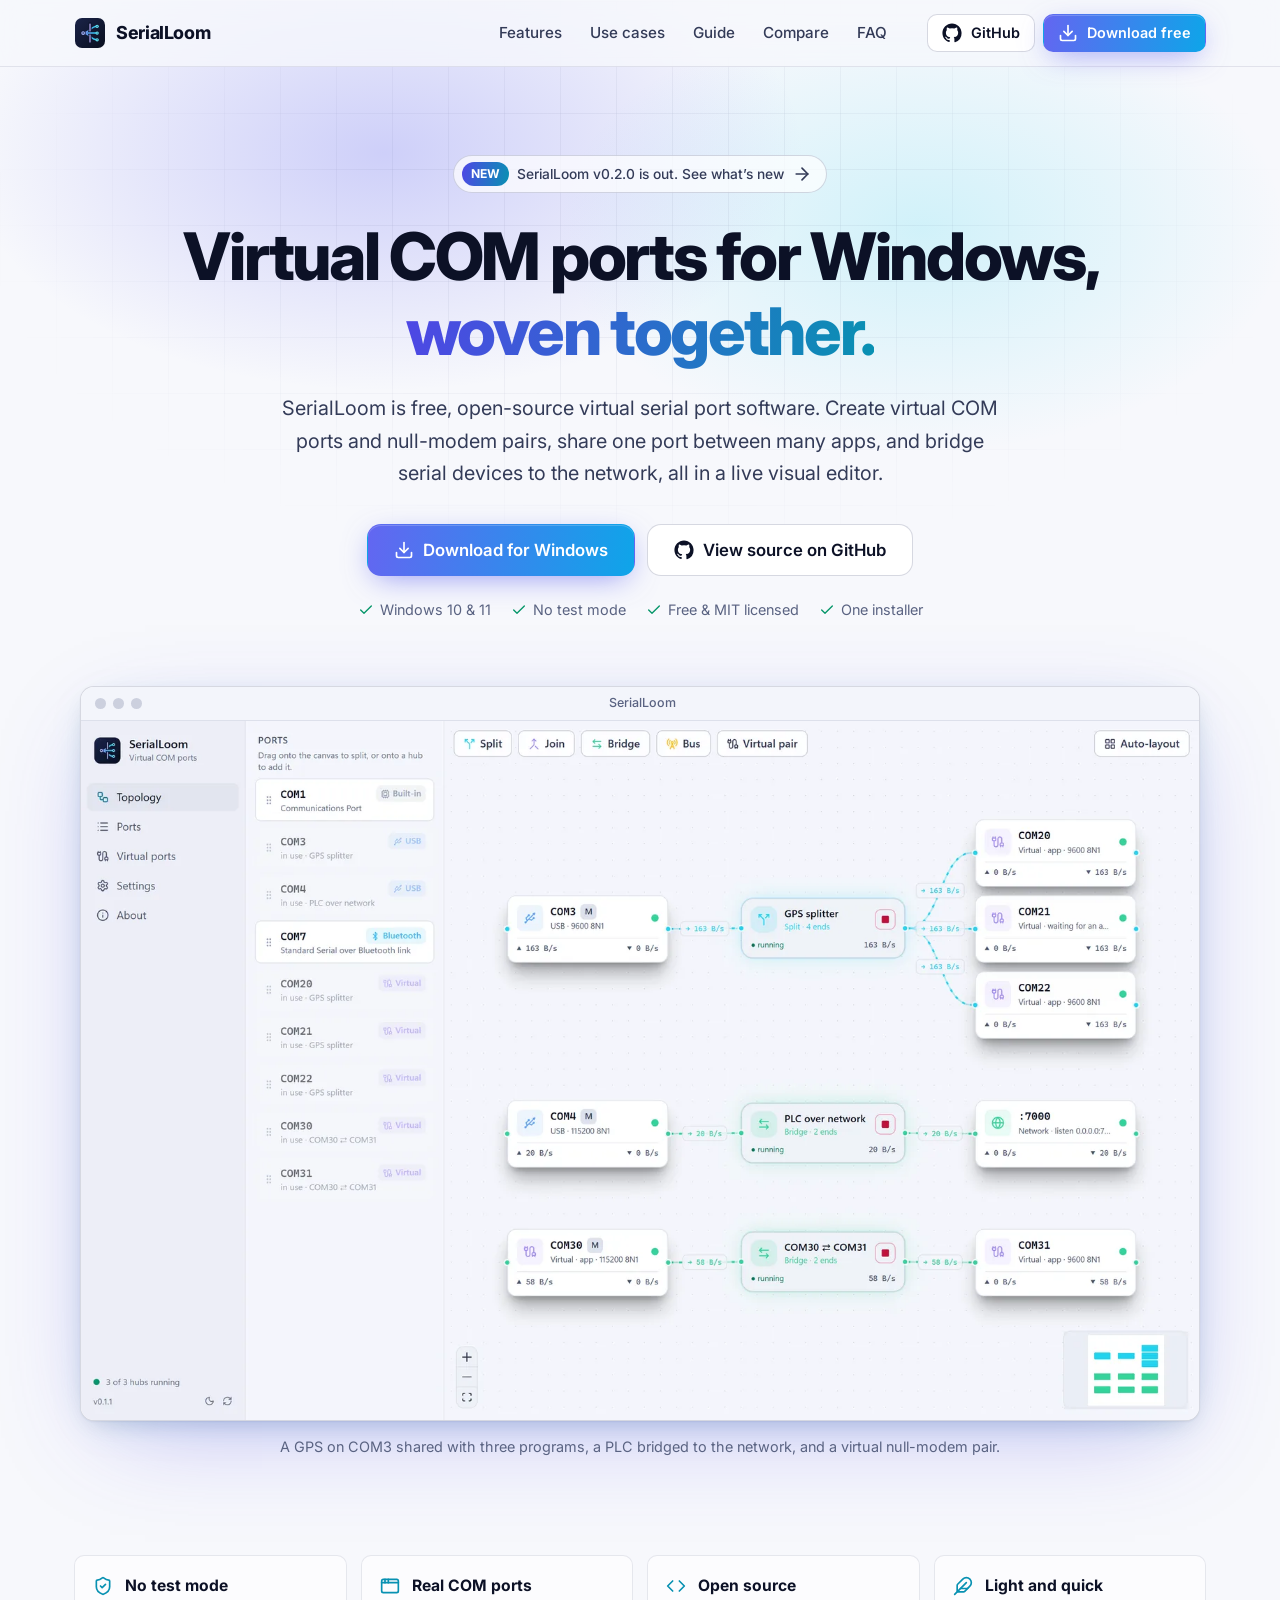
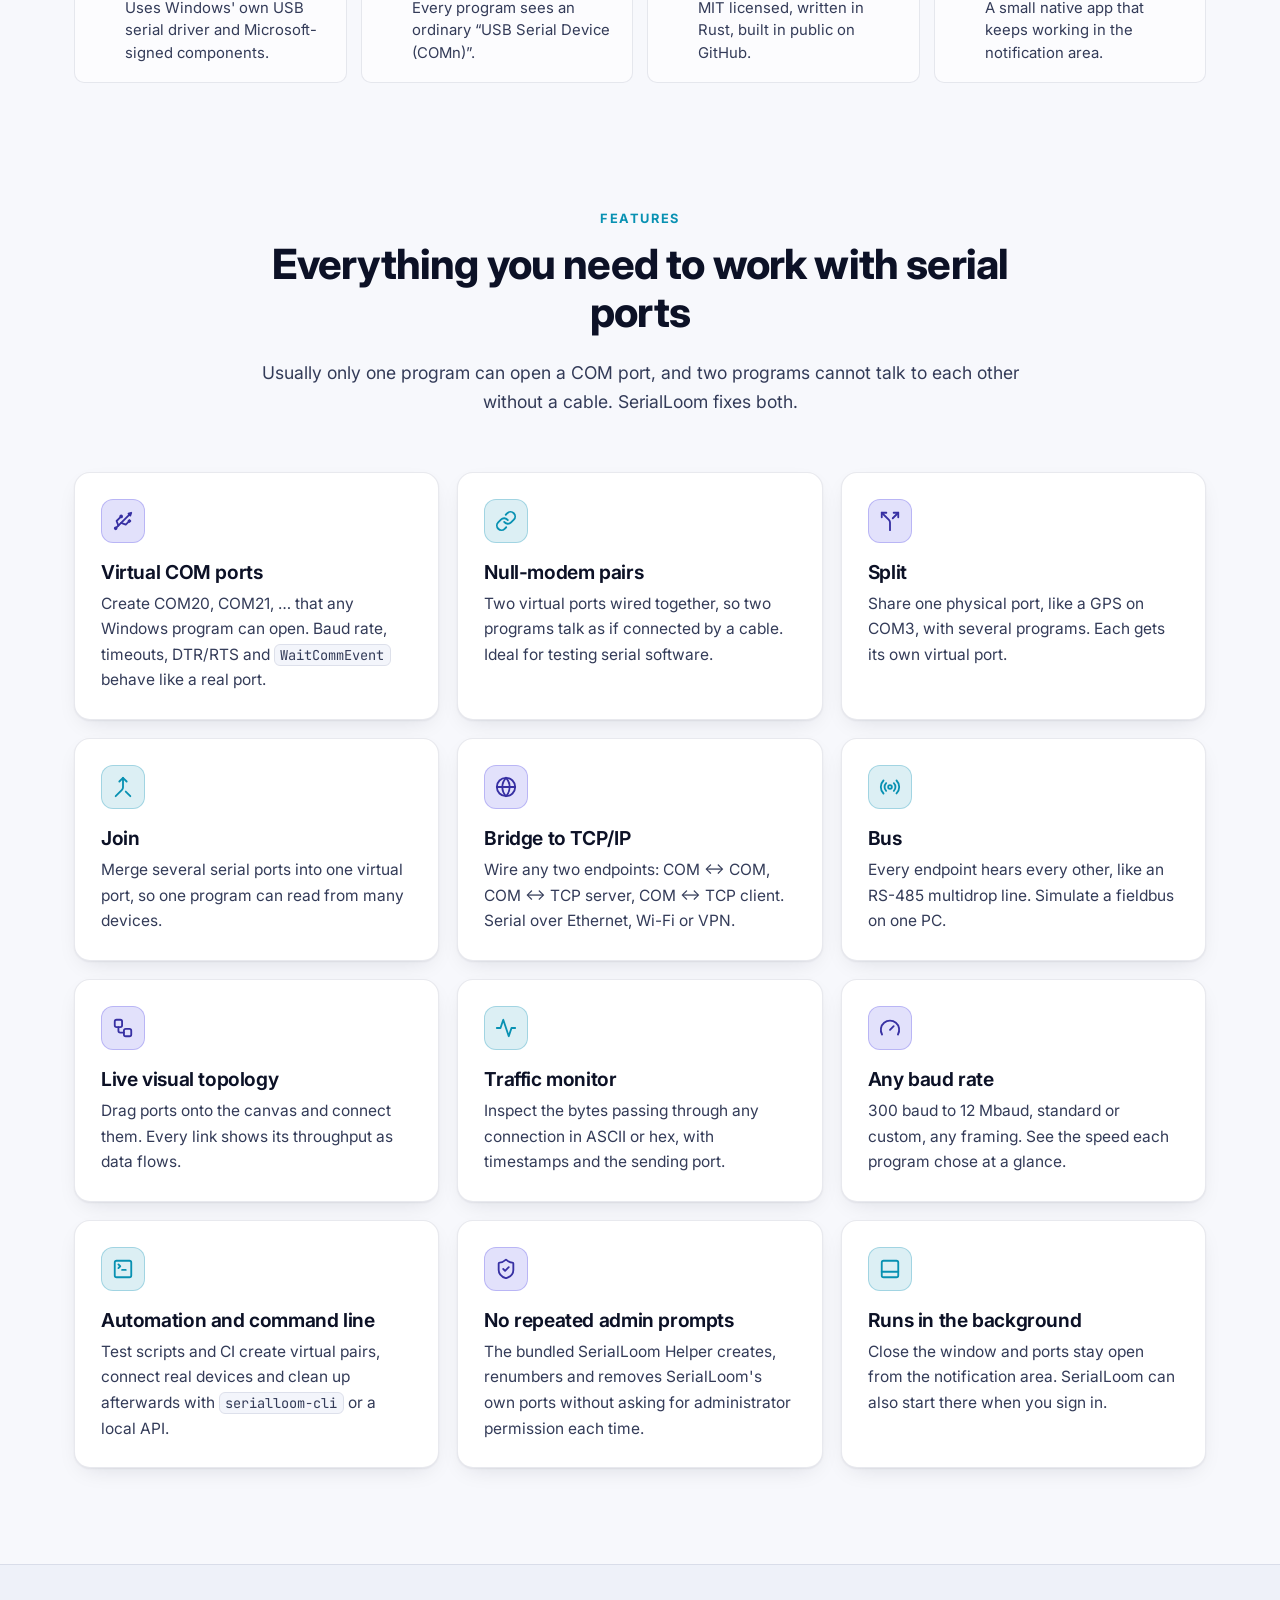
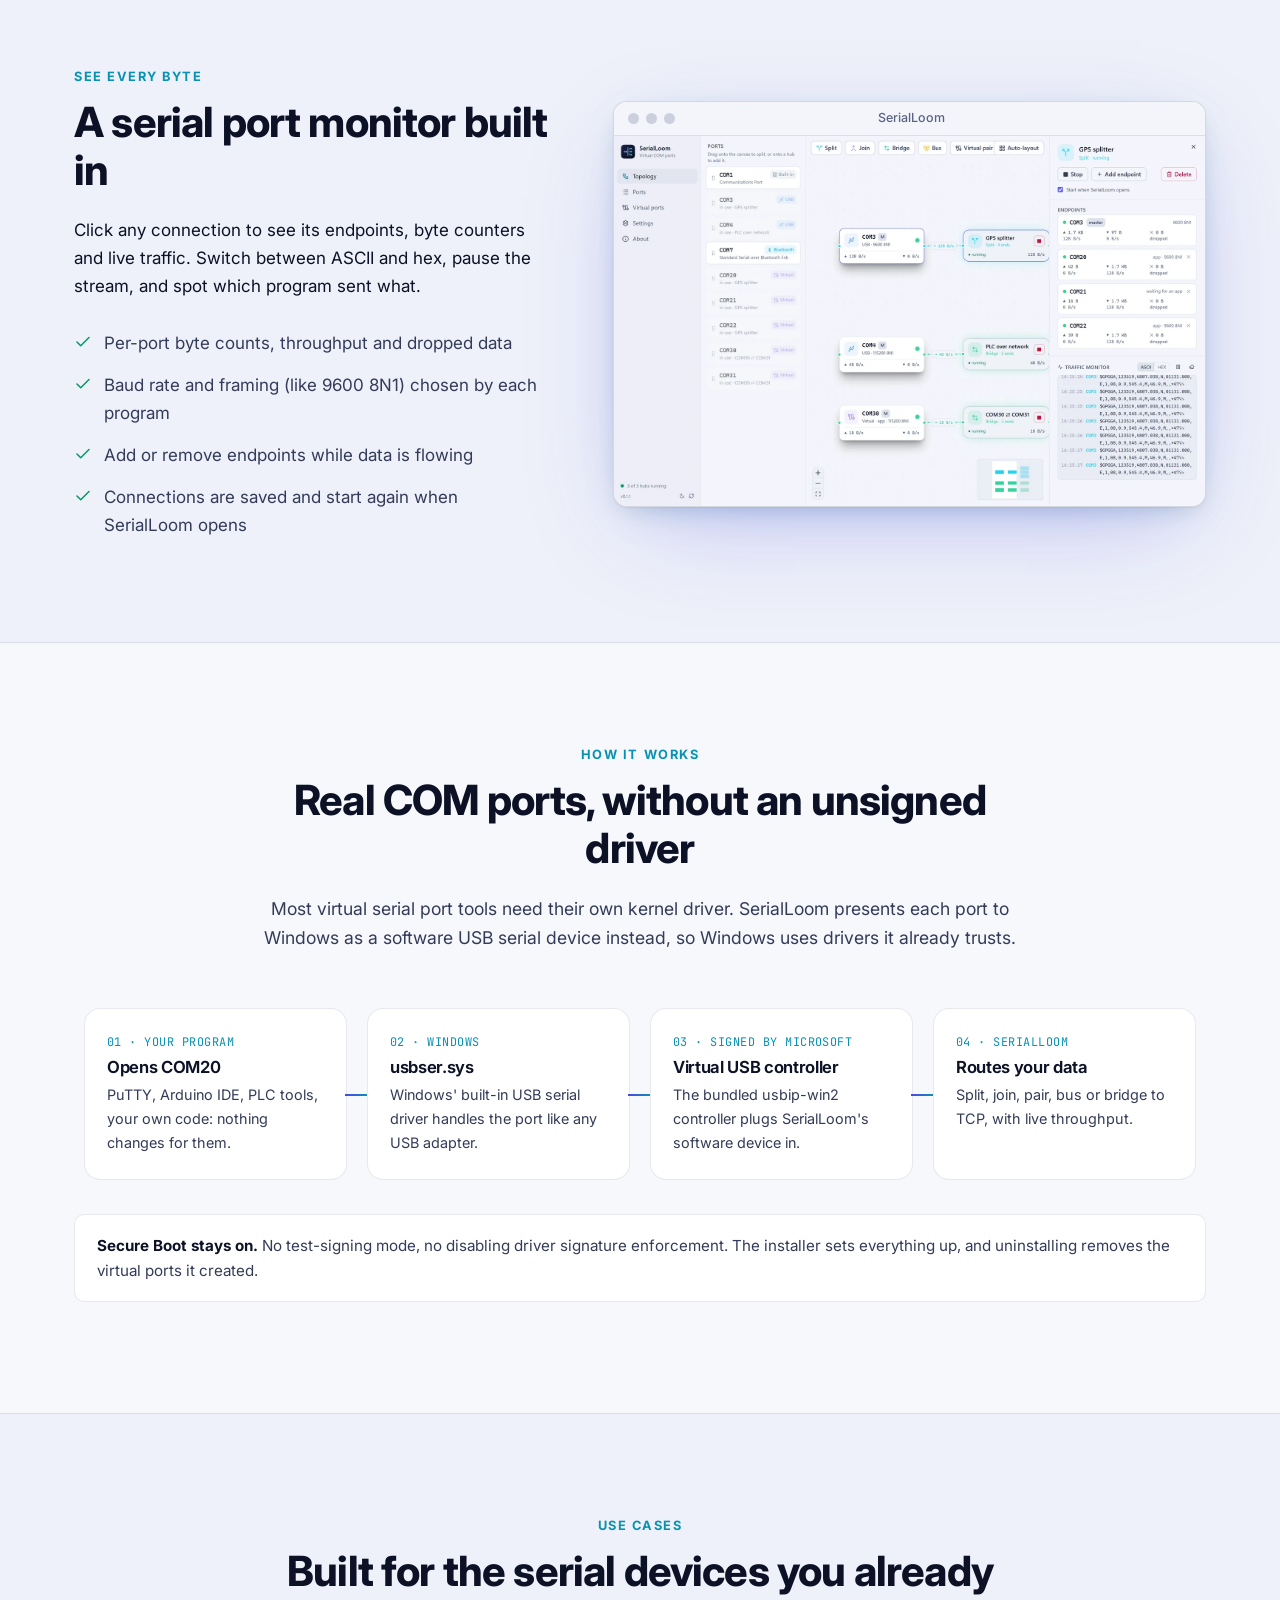
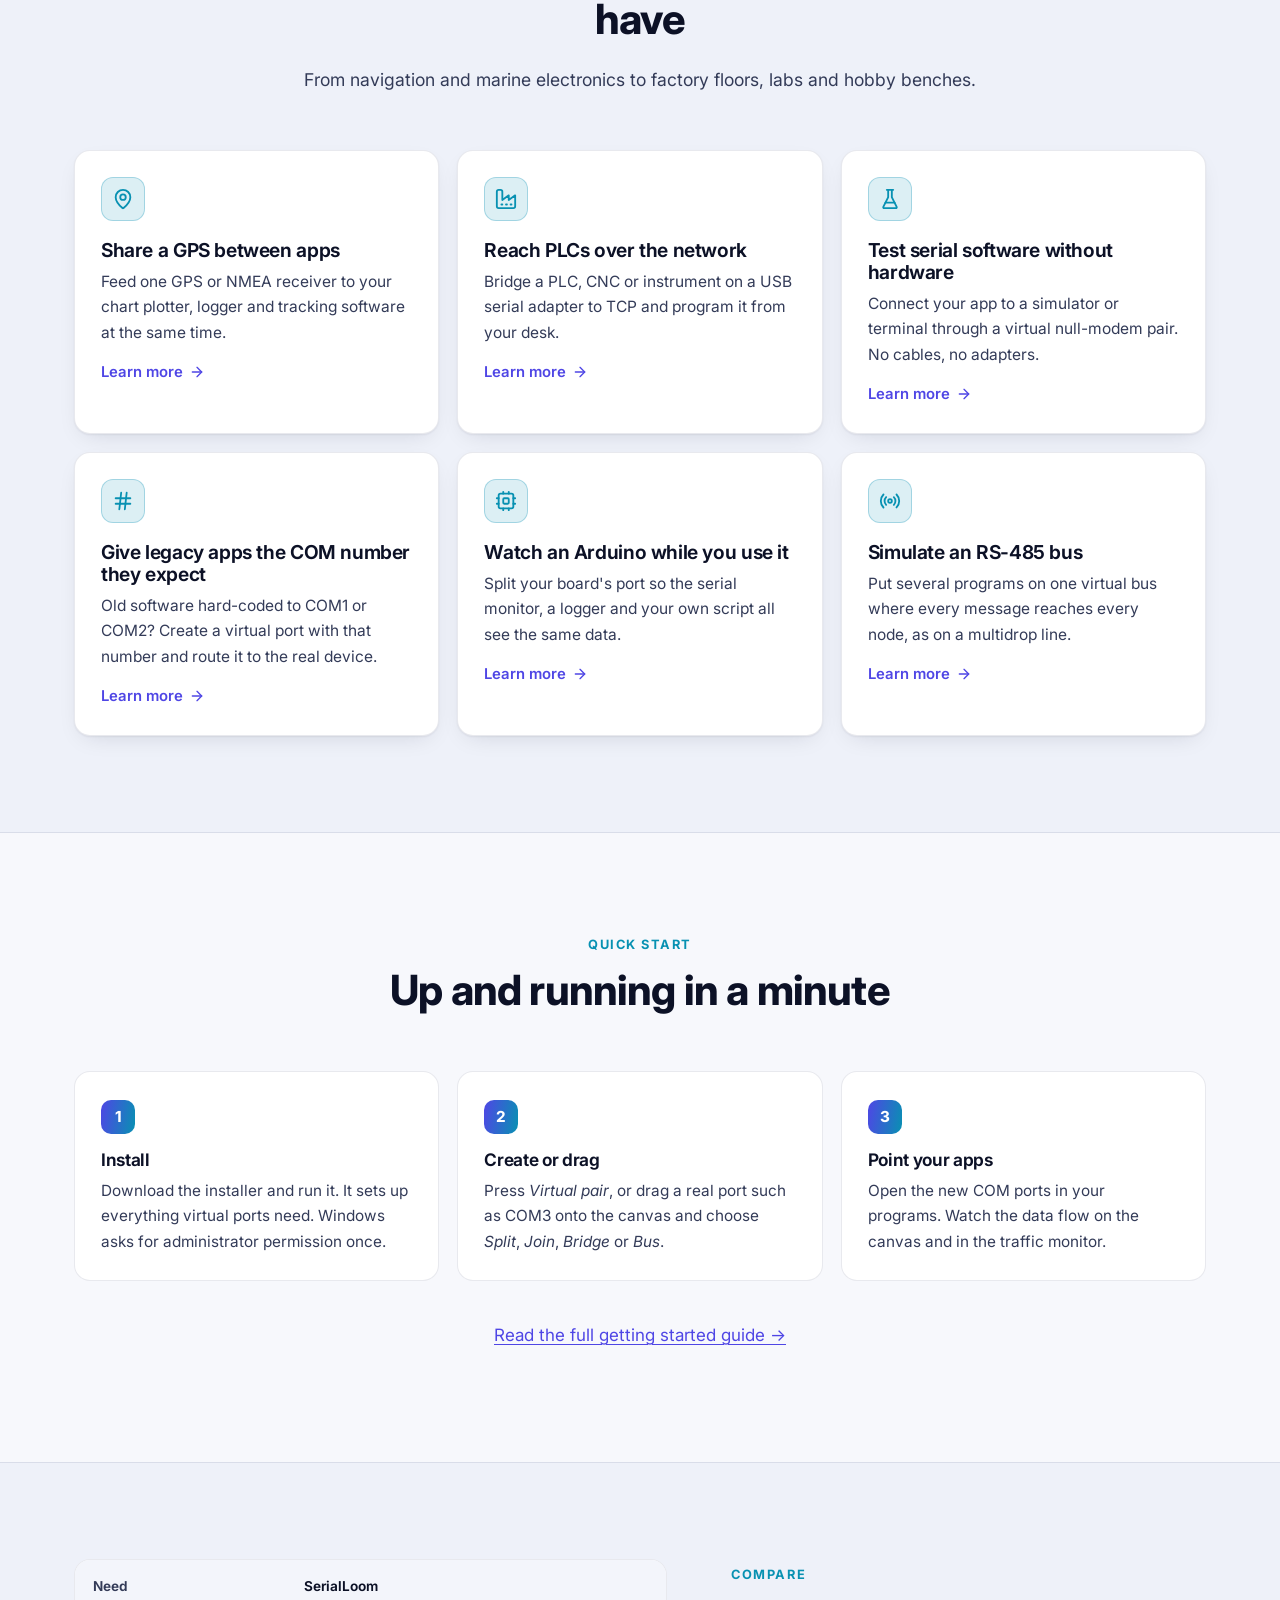
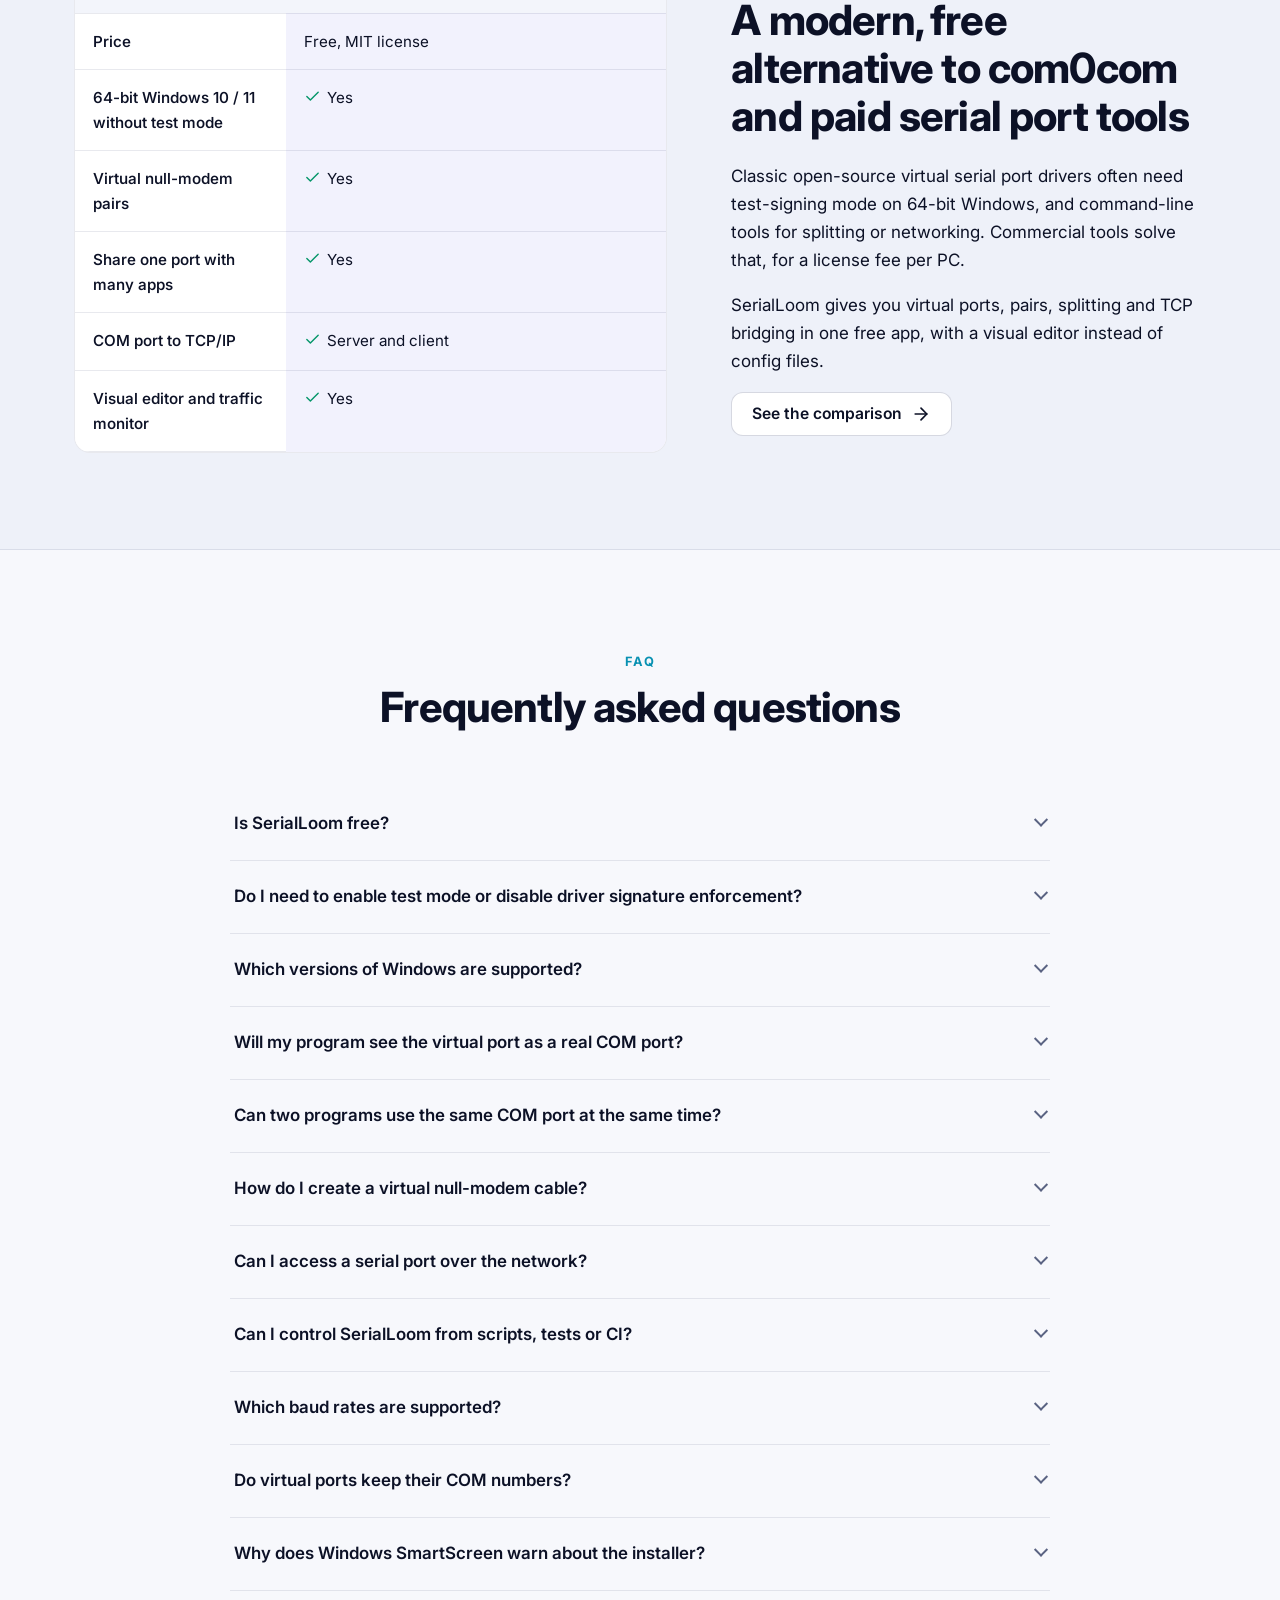
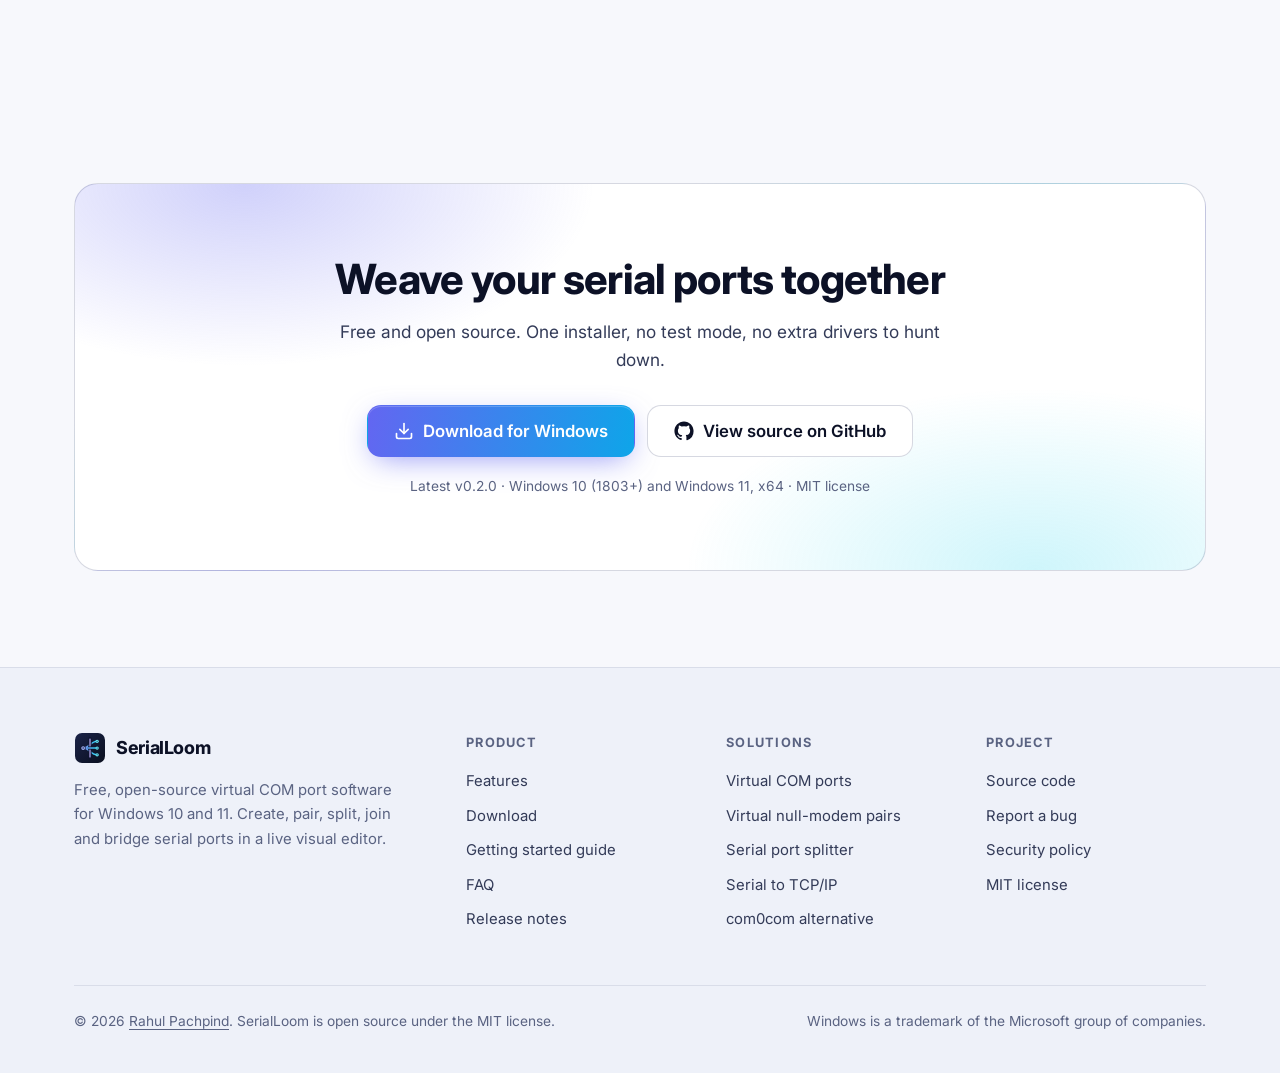
==== commit 4385afe4: "Add automation, serialloom-cli and SerialLoom Helper to the site - Home: Automation, admin-prompt an" ====
--- a/index.html
+++ b/index.html
@@ -34,8 +34,8 @@
 <link rel="stylesheet" href="/assets/css/site.css">
 <script src="/assets/js/site.js" defer></script>
 <script type="application/ld+json">{"@context":"https://schema.org","@type":"WebSite","name":"SerialLoom","url":"https://www.serialloom.com/","description":"Free, open-source virtual COM port software for Windows."}</script>
-<script type="application/ld+json">{"@context":"https://schema.org","@type":"SoftwareApplication","name":"SerialLoom","alternateName":"SerialLoom Virtual COM Port Manager","description":"Free, open-source virtual COM port software for Windows 10 and 11. Create virtual serial ports and null-modem pairs, split one port between several programs, join ports and bridge serial ports to TCP, in a live visual editor.","url":"https://www.serialloom.com/","applicationCategory":"DeveloperApplication","applicationSubCategory":"Virtual serial port driver","operatingSystem":"Windows 10 (1803 or later), Windows 11","processorRequirements":"x64","softwareVersion":"0.1.1","downloadUrl":"https://github.com/RahulP5/SerialLoom/releases/latest","installUrl":"https://github.com/RahulP5/SerialLoom/releases/latest","license":"https://opensource.org/licenses/MIT","isAccessibleForFree":true,"offers":{"@type":"Offer","price":"0","priceCurrency":"USD"},"author":{"@type":"Person","name":"Rahul Pachpind","url":"https://github.com/RahulP5"},"image":"https://www.serialloom.com/assets/img/icon-512.png","screenshot":"https://www.serialloom.com/assets/img/topology-dark-1600.webp","featureList":["Virtual COM ports with chosen port numbers","Virtual null-modem port pairs","Split one serial port between several applications","Join several serial ports into one","Bridge COM ports to TCP server or TCP client","RS-485 style bus between ports","Live topology editor with throughput","Traffic monitor in ASCII or hex","Any baud rate from 300 baud to 12 Mbaud","No test mode: uses Microsoft-signed drivers"],"sameAs":["https://github.com/RahulP5/SerialLoom"]}</script>
-<script type="application/ld+json">{"@context":"https://schema.org","@type":"FAQPage","mainEntity":[{"@type":"Question","name":"Is SerialLoom free?","acceptedAnswer":{"@type":"Answer","text":"Yes. SerialLoom is free for personal and commercial use and open source under the MIT license. There is no trial, no feature limit and no account."}},{"@type":"Question","name":"Do I need to enable test mode or disable driver signature enforcement?","acceptedAnswer":{"@type":"Answer","text":"No. Virtual ports are served by Windows' own USB serial driver (usbser.sys) through a bundled virtual USB controller whose drivers are signed by Microsoft. Secure Boot and driver signature enforcement stay on. How it works."}},{"@type":"Question","name":"Which versions of Windows are supported?","acceptedAnswer":{"@type":"Answer","text":"Windows 10 version 1803 or later and Windows 11, on 64-bit (x64) PCs."}},{"@type":"Question","name":"Will my program see the virtual port as a real COM port?","acceptedAnswer":{"@type":"Answer","text":"Yes. To Windows, each virtual port is an ordinary USB serial device, listed in Device Manager under Ports (COM &amp; LPT) as “USB Serial Device (COM20)”. Any program that opens COM ports works with it: terminal programs such as PuTTY or Tera Term, the Arduino IDE, PLC software, navigation apps and your own code using the Win32 API, .NET SerialPort, pySerial and so on."}},{"@type":"Question","name":"Can two programs use the same COM port at the same time?","acceptedAnswer":{"@type":"Answer","text":"Normally Windows lets only one program open a COM port. SerialLoom's Split gives each program its own virtual port connected to the real one, so a GPS on COM3 can feed three apps at once. Learn how to split a serial port."}},{"@type":"Question","name":"How do I create a virtual null-modem cable?","acceptedAnswer":{"@type":"Answer","text":"Press Virtual pair in the toolbar. SerialLoom creates two virtual COM ports wired together; whatever one program writes to the first port, the other program reads from the second. Virtual null-modem guide."}},{"@type":"Question","name":"Can I access a serial port over the network?","acceptedAnswer":{"@type":"Answer","text":"Yes. A Bridge connects a COM port to a TCP server or TCP client, so you can reach a serial device from another PC, or give a remote device a local COM port. Serial to TCP/IP guide."}},{"@type":"Question","name":"Which baud rates are supported?","acceptedAnswer":{"@type":"Answer","text":"Programs can pick any speed from 300 baud to 12 Mbaud, standard or custom, with any data bits, parity and stop bits. SerialLoom shows each program's choice in the topology. Virtual ports move data at full speed whatever the setting; real ports use the speed you set for them."}},{"@type":"Question","name":"Do virtual ports keep their COM numbers?","acceptedAnswer":{"@type":"Answer","text":"Yes. You can choose the number (for example COM20) and Windows keeps it for that port on every start. Virtual ports exist while SerialLoom runs, including when its window is closed to the notification area. Saved connections start again automatically when SerialLoom opens."}},{"@type":"Question","name":"Why does Windows SmartScreen warn about the installer?","acceptedAnswer":{"@type":"Answer","text":"The installer is not code-signed yet, so SmartScreen shows “Windows protected your PC” for new downloads. Choose More info &gt; Run anyway. The installer is built from the public source code by GitHub Actions, and you can read or build it yourself."}}]}</script>
+<script type="application/ld+json">{"@context":"https://schema.org","@type":"SoftwareApplication","name":"SerialLoom","alternateName":"SerialLoom Virtual COM Port Manager","description":"Free, open-source virtual COM port software for Windows 10 and 11. Create virtual serial ports and null-modem pairs, split one port between several programs, join ports and bridge serial ports to TCP, in a live visual editor.","url":"https://www.serialloom.com/","applicationCategory":"DeveloperApplication","applicationSubCategory":"Virtual serial port driver","operatingSystem":"Windows 10 (1803 or later), Windows 11","processorRequirements":"x64","softwareVersion":"0.2.0","downloadUrl":"https://github.com/RahulP5/SerialLoom/releases/latest","installUrl":"https://github.com/RahulP5/SerialLoom/releases/latest","license":"https://opensource.org/licenses/MIT","isAccessibleForFree":true,"offers":{"@type":"Offer","price":"0","priceCurrency":"USD"},"author":{"@type":"Person","name":"Rahul Pachpind","url":"https://github.com/RahulP5"},"image":"https://www.serialloom.com/assets/img/icon-512.png","screenshot":"https://www.serialloom.com/assets/img/topology-dark-1600.webp","featureList":["Virtual COM ports with chosen port numbers","Virtual null-modem port pairs","Split one serial port between several applications","Join several serial ports into one","Bridge COM ports to TCP server or TCP client","RS-485 style bus between ports","Live topology editor with throughput","Traffic monitor in ASCII or hex","Any baud rate from 300 baud to 12 Mbaud","Command-line tool (serialloom-cli) and local automation API for scripts and CI","No repeated administrator prompts (SerialLoom Helper service)","No test mode: uses Microsoft-signed drivers"],"sameAs":["https://github.com/RahulP5/SerialLoom"]}</script>
+<script type="application/ld+json">{"@context":"https://schema.org","@type":"FAQPage","mainEntity":[{"@type":"Question","name":"Is SerialLoom free?","acceptedAnswer":{"@type":"Answer","text":"Yes. SerialLoom is free for personal and commercial use and open source under the MIT license. There is no trial, no feature limit and no account."}},{"@type":"Question","name":"Do I need to enable test mode or disable driver signature enforcement?","acceptedAnswer":{"@type":"Answer","text":"No. Virtual ports are served by Windows' own USB serial driver (usbser.sys) through a bundled virtual USB controller whose drivers are signed by Microsoft. Secure Boot and driver signature enforcement stay on. How it works."}},{"@type":"Question","name":"Which versions of Windows are supported?","acceptedAnswer":{"@type":"Answer","text":"Windows 10 version 1803 or later and Windows 11, on 64-bit (x64) PCs."}},{"@type":"Question","name":"Will my program see the virtual port as a real COM port?","acceptedAnswer":{"@type":"Answer","text":"Yes. To Windows, each virtual port is an ordinary USB serial device, listed in Device Manager under Ports (COM &amp; LPT) as “USB Serial Device (COM20)”. Any program that opens COM ports works with it: terminal programs such as PuTTY or Tera Term, the Arduino IDE, PLC software, navigation apps and your own code using the Win32 API, .NET SerialPort, pySerial and so on."}},{"@type":"Question","name":"Can two programs use the same COM port at the same time?","acceptedAnswer":{"@type":"Answer","text":"Normally Windows lets only one program open a COM port. SerialLoom's Split gives each program its own virtual port connected to the real one, so a GPS on COM3 can feed three apps at once. Learn how to split a serial port."}},{"@type":"Question","name":"How do I create a virtual null-modem cable?","acceptedAnswer":{"@type":"Answer","text":"Press Virtual pair in the toolbar. SerialLoom creates two virtual COM ports wired together; whatever one program writes to the first port, the other program reads from the second. Virtual null-modem guide."}},{"@type":"Question","name":"Can I access a serial port over the network?","acceptedAnswer":{"@type":"Answer","text":"Yes. A Bridge connects a COM port to a TCP server or TCP client, so you can reach a serial device from another PC, or give a remote device a local COM port. Serial to TCP/IP guide."}},{"@type":"Question","name":"Can I control SerialLoom from scripts, tests or CI?","acceptedAnswer":{"@type":"Answer","text":"Yes. Turn on Settings > Automation, then use serialloom-cli, installed next to SerialLoom: serialloom-cli pair creates a virtual null-modem pair and prints its ports, and serialloom-cli delete removes it again. The CLI also lists, starts and stops connections, renumbers ports and can connect real devices, and it starts SerialLoom in the background when needed. Programs in any language can use the same local API directly. Only your own Windows account can use it. Automation guide."}},{"@type":"Question","name":"Which baud rates are supported?","acceptedAnswer":{"@type":"Answer","text":"Programs can pick any speed from 300 baud to 12 Mbaud, standard or custom, with any data bits, parity and stop bits. SerialLoom shows each program's choice in the topology. Virtual ports move data at full speed whatever the setting; real ports use the speed you set for them."}},{"@type":"Question","name":"Do virtual ports keep their COM numbers?","acceptedAnswer":{"@type":"Answer","text":"Yes. You can choose the number (for example COM20) and Windows keeps it for that port on every start. Virtual ports exist while SerialLoom runs, including when its window is closed to the notification area. Saved connections start again automatically when SerialLoom opens."}},{"@type":"Question","name":"Why does Windows SmartScreen warn about the installer?","acceptedAnswer":{"@type":"Answer","text":"The installer is not code-signed yet, so SmartScreen shows “Windows protected your PC” for new downloads. Choose More info &gt; Run anyway. The installer is built from the public source code by GitHub Actions, and you can read or build it yourself."}}]}</script>
 </head>
 <body>
 <a class="skip" href="#main">Skip to content</a>
@@ -59,7 +59,7 @@
 <main id="main">
 <section class="hero">
   <div class="wrap">
-    <a class="eyebrow" href="https://github.com/RahulP5/SerialLoom/releases" rel="noopener"><b>NEW</b> <span>SerialLoom <span data-version>v0.1.1</span> is out. See what’s new</span> <svg class="icon" viewBox="0 0 24 24" aria-hidden="true"><path d="M5 12h14"/><path d="m12 5 7 7-7 7"/></svg></a>
+    <a class="eyebrow" href="https://github.com/RahulP5/SerialLoom/releases" rel="noopener"><b>NEW</b> <span>SerialLoom <span data-version>v0.2.0</span> is out. See what’s new</span> <svg class="icon" viewBox="0 0 24 24" aria-hidden="true"><path d="M5 12h14"/><path d="m12 5 7 7-7 7"/></svg></a>
     <h1>Virtual COM ports for Windows, <span class="grad">woven together.</span></h1>
     <p class="lead">SerialLoom is free, open-source virtual serial port software. Create virtual COM ports and null-modem pairs, share one port between many apps, and bridge serial devices to the network, all in a live visual editor.</p>
     <div class="hero-actions">
@@ -149,6 +149,21 @@
         <h3>Any baud rate</h3>
         <p>300 baud to 12 Mbaud, standard or custom, any framing. See the speed each program chose at a glance.</p>
       </a>
+      <a class="card reveal" href="/docs/#automation">
+        <span class="badge-icon cyan"><svg class="icon" viewBox="0 0 24 24" aria-hidden="true"><path d="m7 11 2-2-2-2"/><path d="M11 13h4"/><rect width="18" height="18" x="3" y="3" rx="2" ry="2"/></svg></span>
+        <h3>Automation and command line</h3>
+        <p>Test scripts and CI create virtual pairs, connect real devices and clean up afterwards with <code>serialloom-cli</code> or a local API.</p>
+      </a>
+      <a class="card reveal" href="/docs/#helper">
+        <span class="badge-icon "><svg class="icon" viewBox="0 0 24 24" aria-hidden="true"><path d="M20 13c0 5-3.5 7.5-7.66 8.95a1 1 0 0 1-.67-.01C7.5 20.5 4 18 4 13V6a1 1 0 0 1 1-1c2 0 4.5-1.2 6.24-2.72a1.17 1.17 0 0 1 1.52 0C14.51 3.81 17 5 19 5a1 1 0 0 1 1 1z"/><path d="m9 12 2 2 4-4"/></svg></span>
+        <h3>No repeated admin prompts</h3>
+        <p>The bundled SerialLoom Helper creates, renumbers and removes SerialLoom's own ports without asking for administrator permission each time.</p>
+      </a>
+      <a class="card reveal" href="/docs/#background">
+        <span class="badge-icon cyan"><svg class="icon" viewBox="0 0 24 24" aria-hidden="true"><rect width="18" height="18" x="3" y="3" rx="2"/><path d="M3 15h18"/></svg></span>
+        <h3>Runs in the background</h3>
+        <p>Close the window and ports stay open from the notification area. SerialLoom can also start there when you sign in.</p>
+      </a>
     </div>
   </div>
 </section>
@@ -319,6 +334,10 @@
     <div class="answer"><p>Yes. A <strong>Bridge</strong> connects a COM port to a TCP server or TCP client, so you can reach a serial device from another PC, or give a remote device a local COM port. <a href="/serial-to-tcp/">Serial to TCP/IP guide</a>.</p></div>
   </details>
   <details>
+    <summary>Can I control SerialLoom from scripts, tests or CI?</summary>
+    <div class="answer"><p>Yes. Turn on <em>Settings &gt; Automation</em>, then use <code>serialloom-cli</code>, installed next to SerialLoom: <code>serialloom-cli pair</code> creates a virtual null-modem pair and prints its ports, and <code>serialloom-cli delete COM41</code> removes it again. The CLI also lists, starts and stops connections, renumbers ports and can connect real devices, and it starts SerialLoom in the background when needed. Programs in any language can use the same local API directly. Only your own Windows account can use it. <a href="/docs/#automation">Automation guide</a>.</p></div>
+  </details>
+  <details>
     <summary>Which baud rates are supported?</summary>
     <div class="answer"><p>Programs can pick any speed from 300 baud to 12 Mbaud, standard or custom, with any data bits, parity and stop bits. SerialLoom shows each program's choice in the topology. Virtual ports move data at full speed whatever the setting; real ports use the speed you set for them.</p></div>
   </details>
@@ -343,7 +362,7 @@
         <a class="btn btn-primary btn-lg" href="https://github.com/RahulP5/SerialLoom/releases/latest" data-download><svg class="icon" viewBox="0 0 24 24" aria-hidden="true"><path d="M21 15v4a2 2 0 0 1-2 2H5a2 2 0 0 1-2-2v-4"/><polyline points="7 10 12 15 17 10"/><line x1="12" x2="12" y1="15" y2="3"/></svg><span>Download for Windows</span></a>
         <a class="btn btn-ghost btn-lg" href="https://github.com/RahulP5/SerialLoom" rel="noopener"><svg class="icon" viewBox="0 0 24 24" aria-hidden="true" style="fill:currentColor;stroke:none"><path d="M12 .5C5.65.5.5 5.65.5 12c0 5.08 3.29 9.39 7.86 10.91.58.1.79-.25.79-.56v-2c-3.2.7-3.87-1.37-3.87-1.37-.52-1.33-1.28-1.68-1.28-1.68-1.04-.71.08-.7.08-.7 1.15.08 1.76 1.18 1.76 1.18 1.03 1.76 2.69 1.25 3.35.96.1-.74.4-1.25.73-1.54-2.55-.29-5.24-1.28-5.24-5.69 0-1.26.45-2.28 1.18-3.09-.12-.29-.51-1.46.11-3.05 0 0 .97-.31 3.17 1.18a11 11 0 0 1 5.77 0c2.2-1.49 3.17-1.18 3.17-1.18.63 1.59.23 2.76.11 3.05.74.81 1.18 1.83 1.18 3.09 0 4.42-2.7 5.39-5.26 5.68.41.36.78 1.06.78 2.14v3.17c0 .31.21.67.8.56A11.5 11.5 0 0 0 23.5 12C23.5 5.65 18.35.5 12 .5Z"/></svg><span>View source on GitHub</span></a>
       </div>
-      <p class="small">Latest <span data-version>v0.1.1</span> · Windows 10 (1803+) and Windows 11, x64 · MIT license</p>
+      <p class="small">Latest <span data-version>v0.2.0</span> · Windows 10 (1803+) and Windows 11, x64 · MIT license</p>
     </div>
   </div>
 </section>
